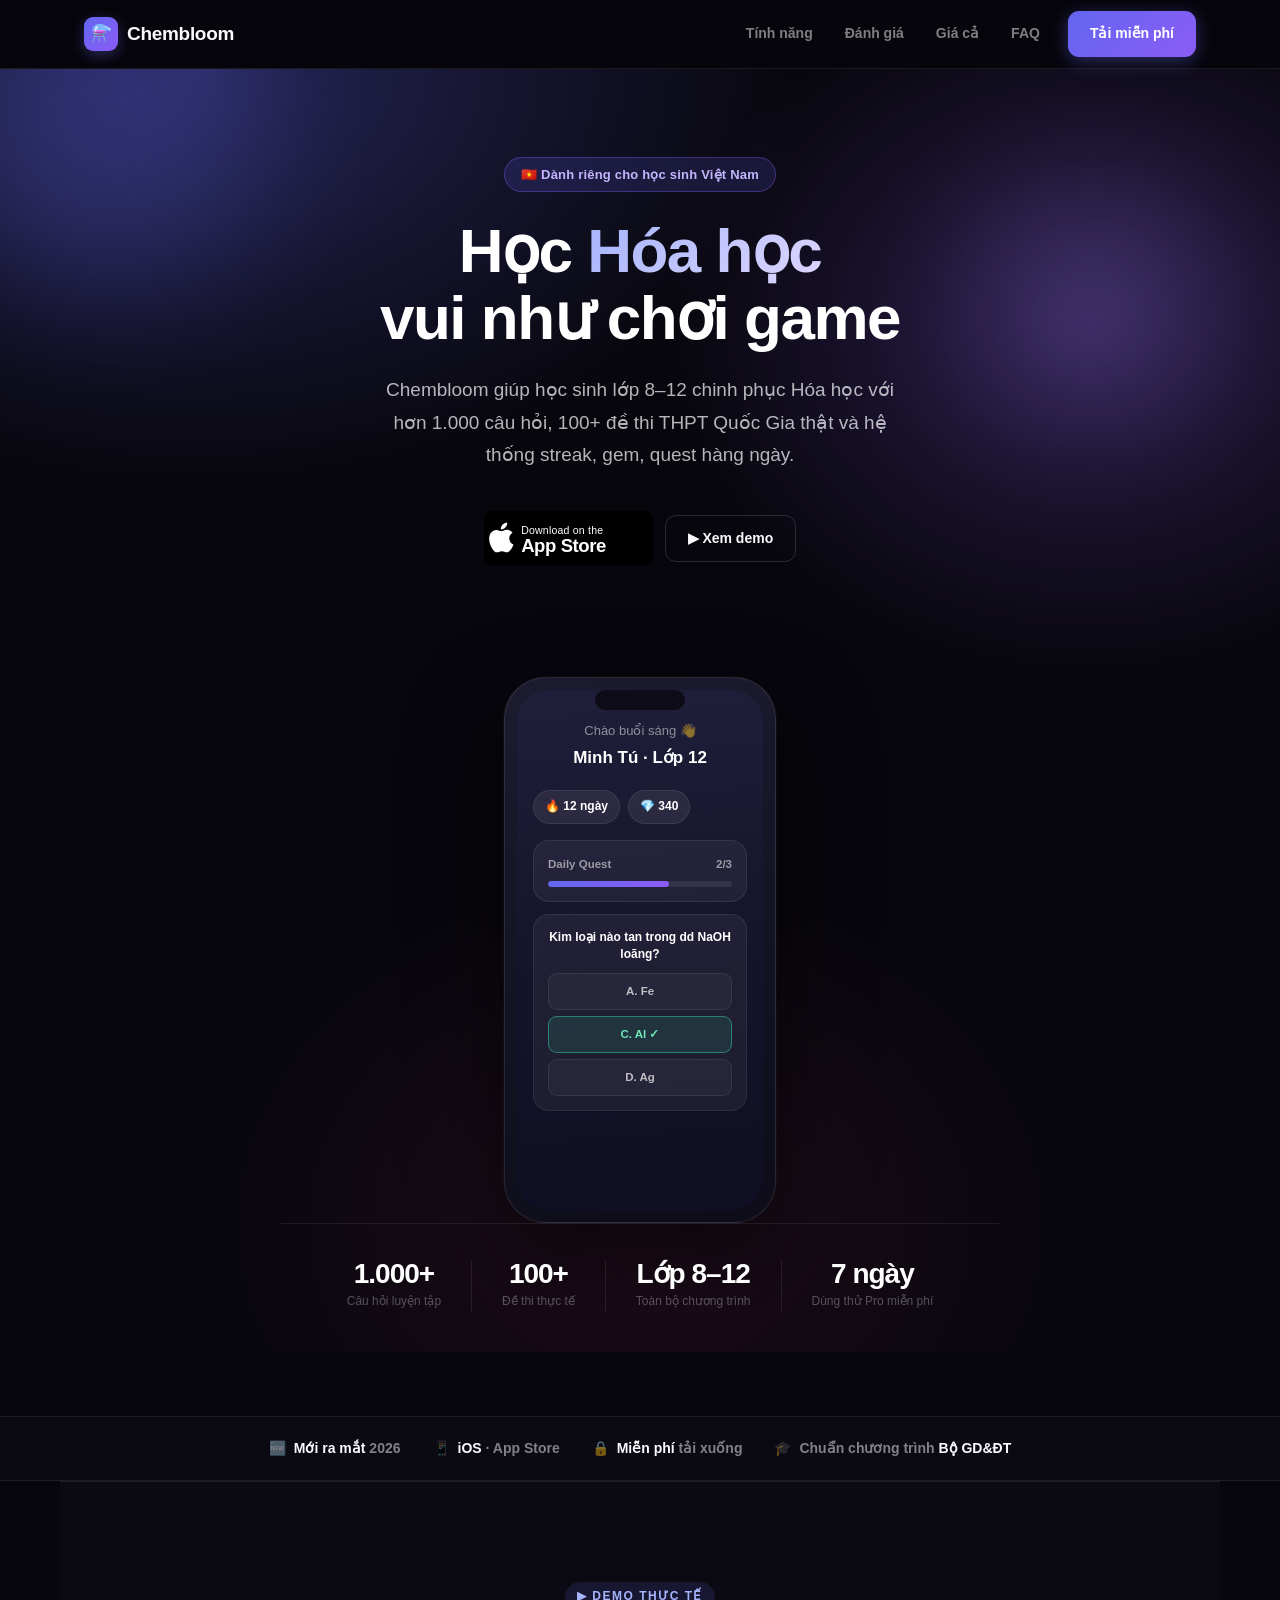
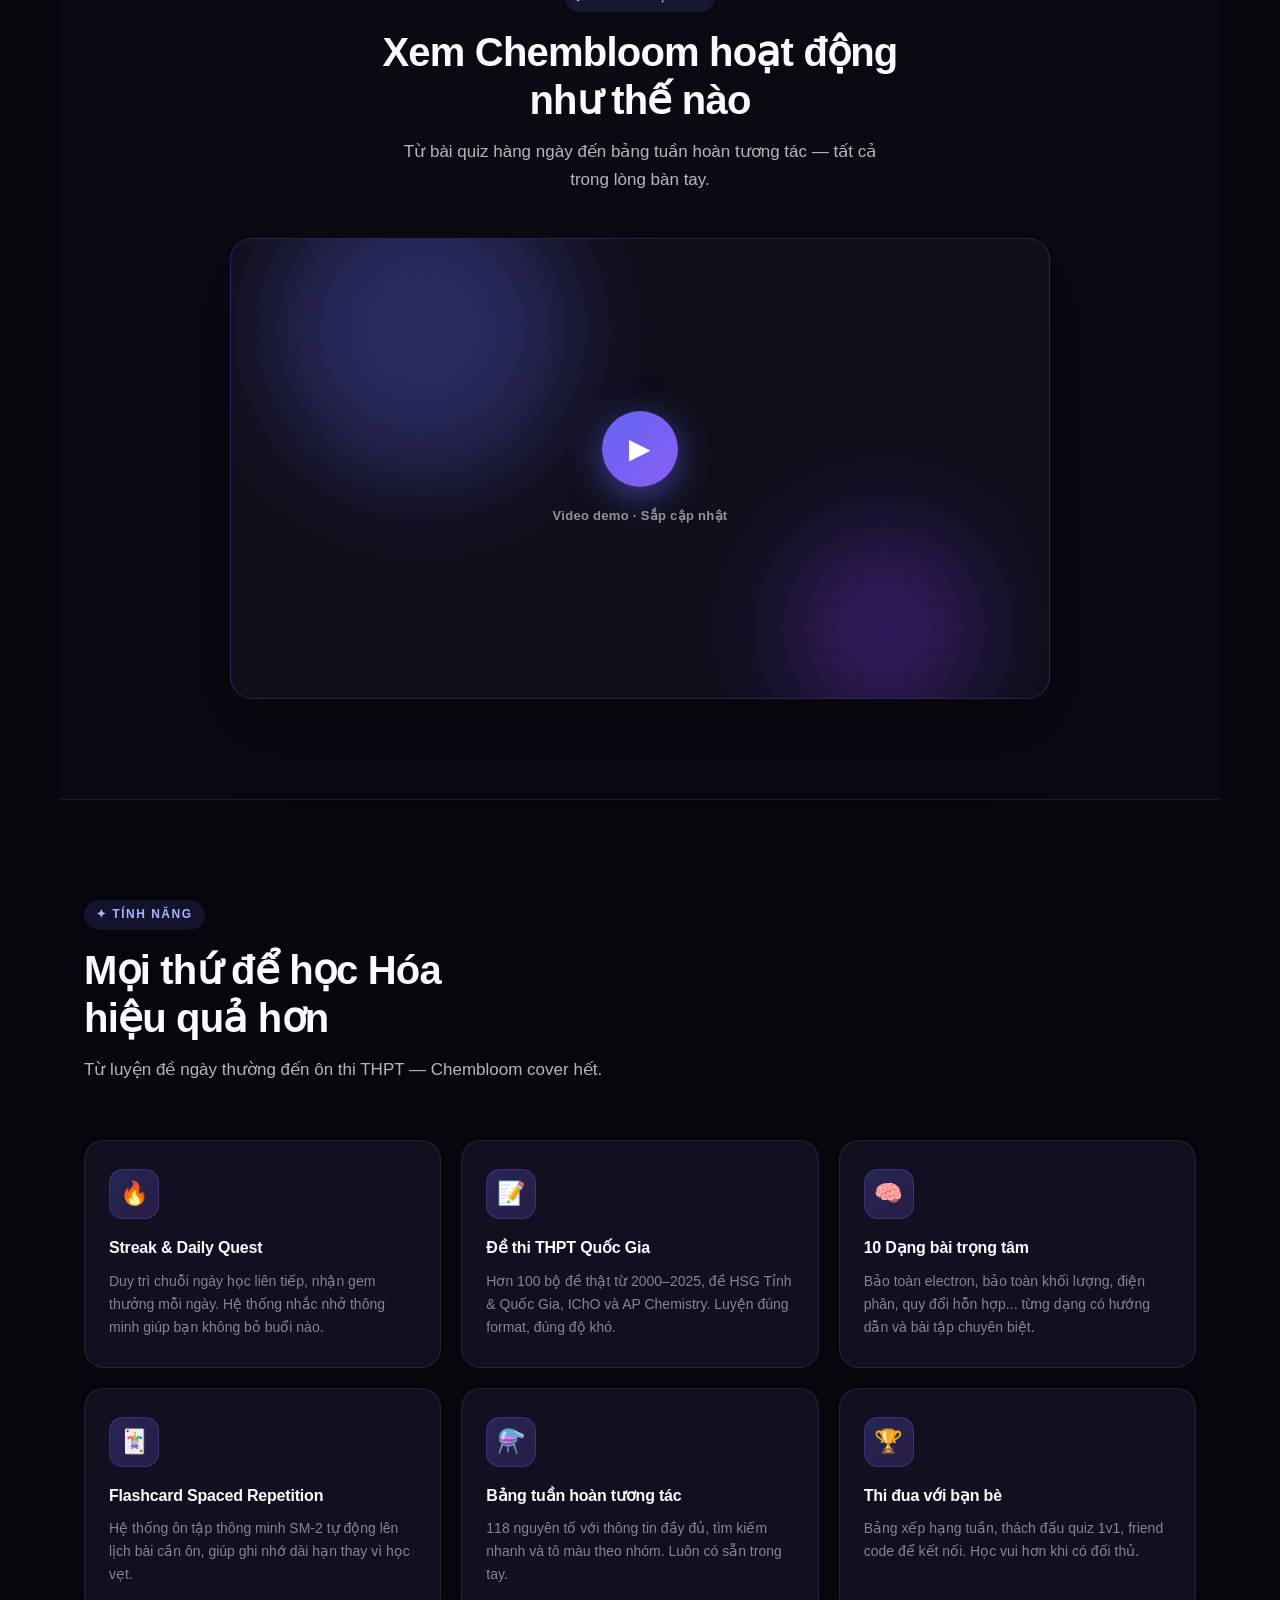
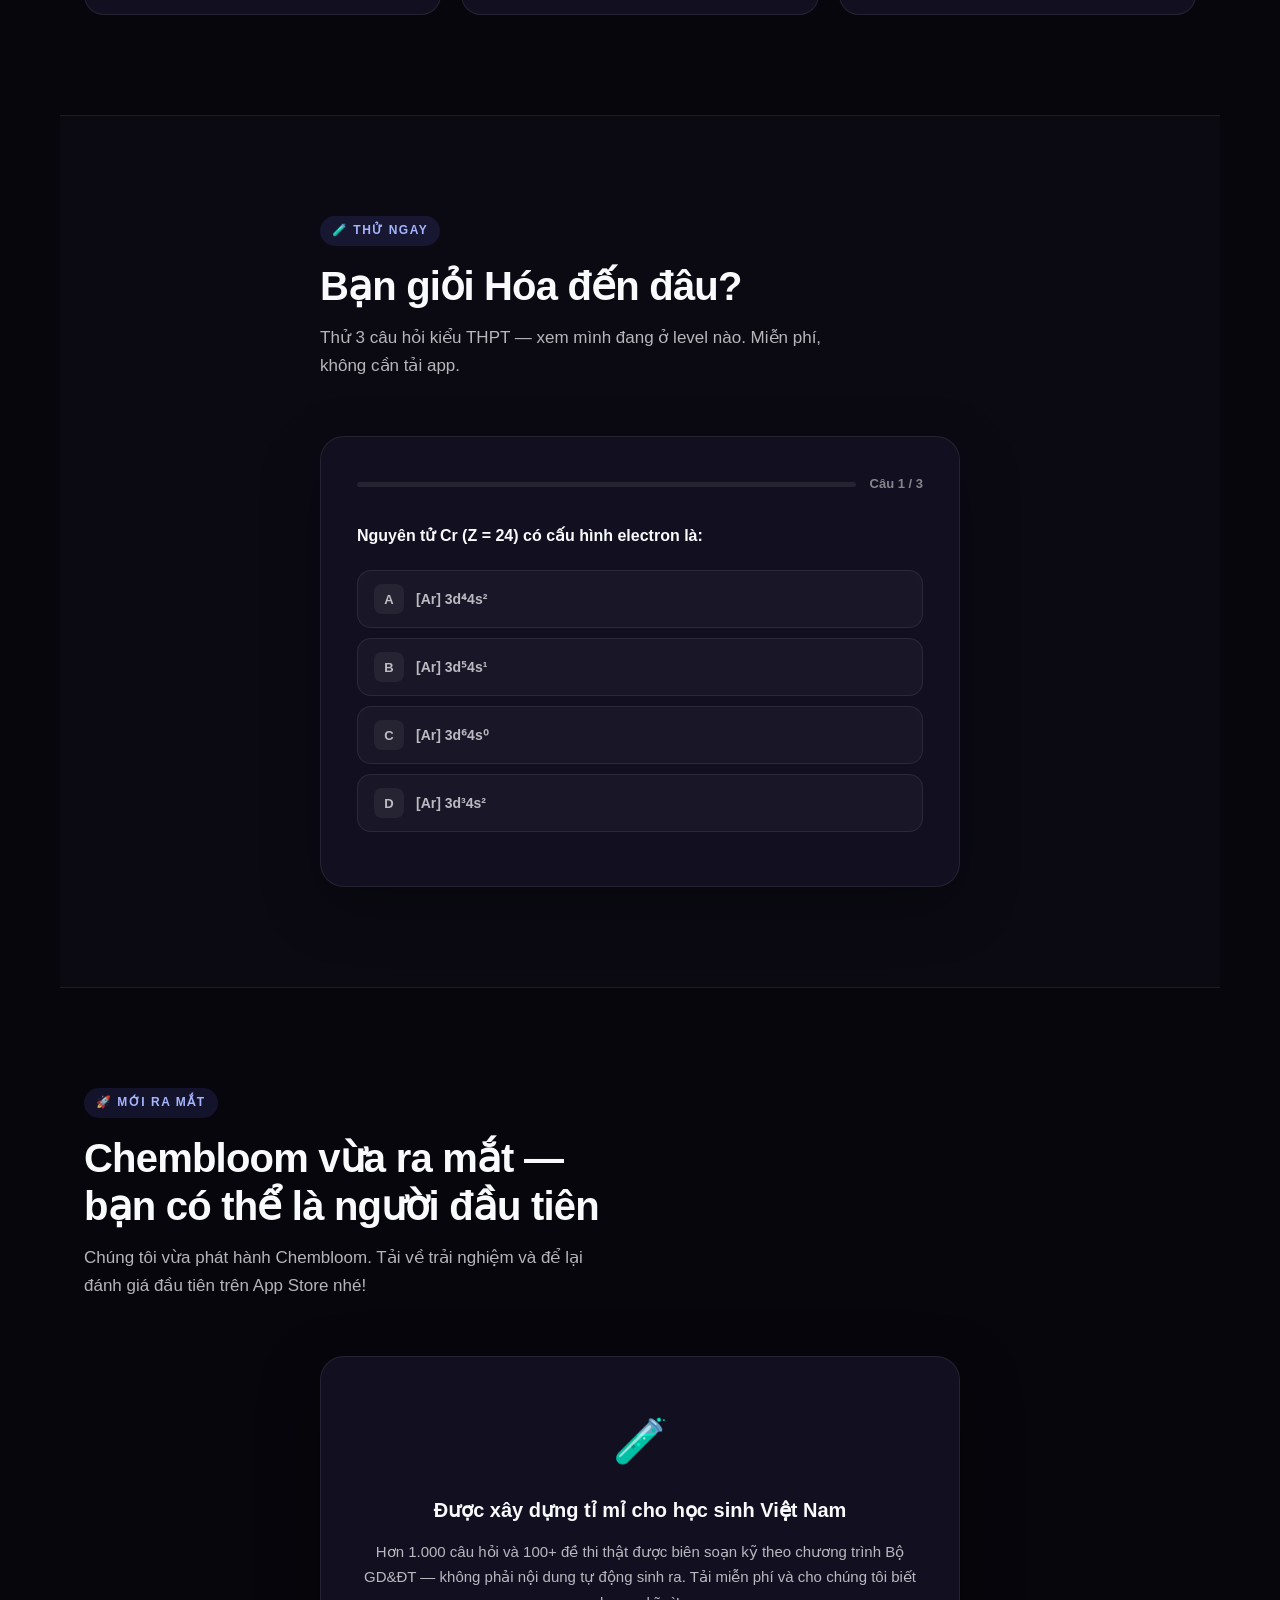
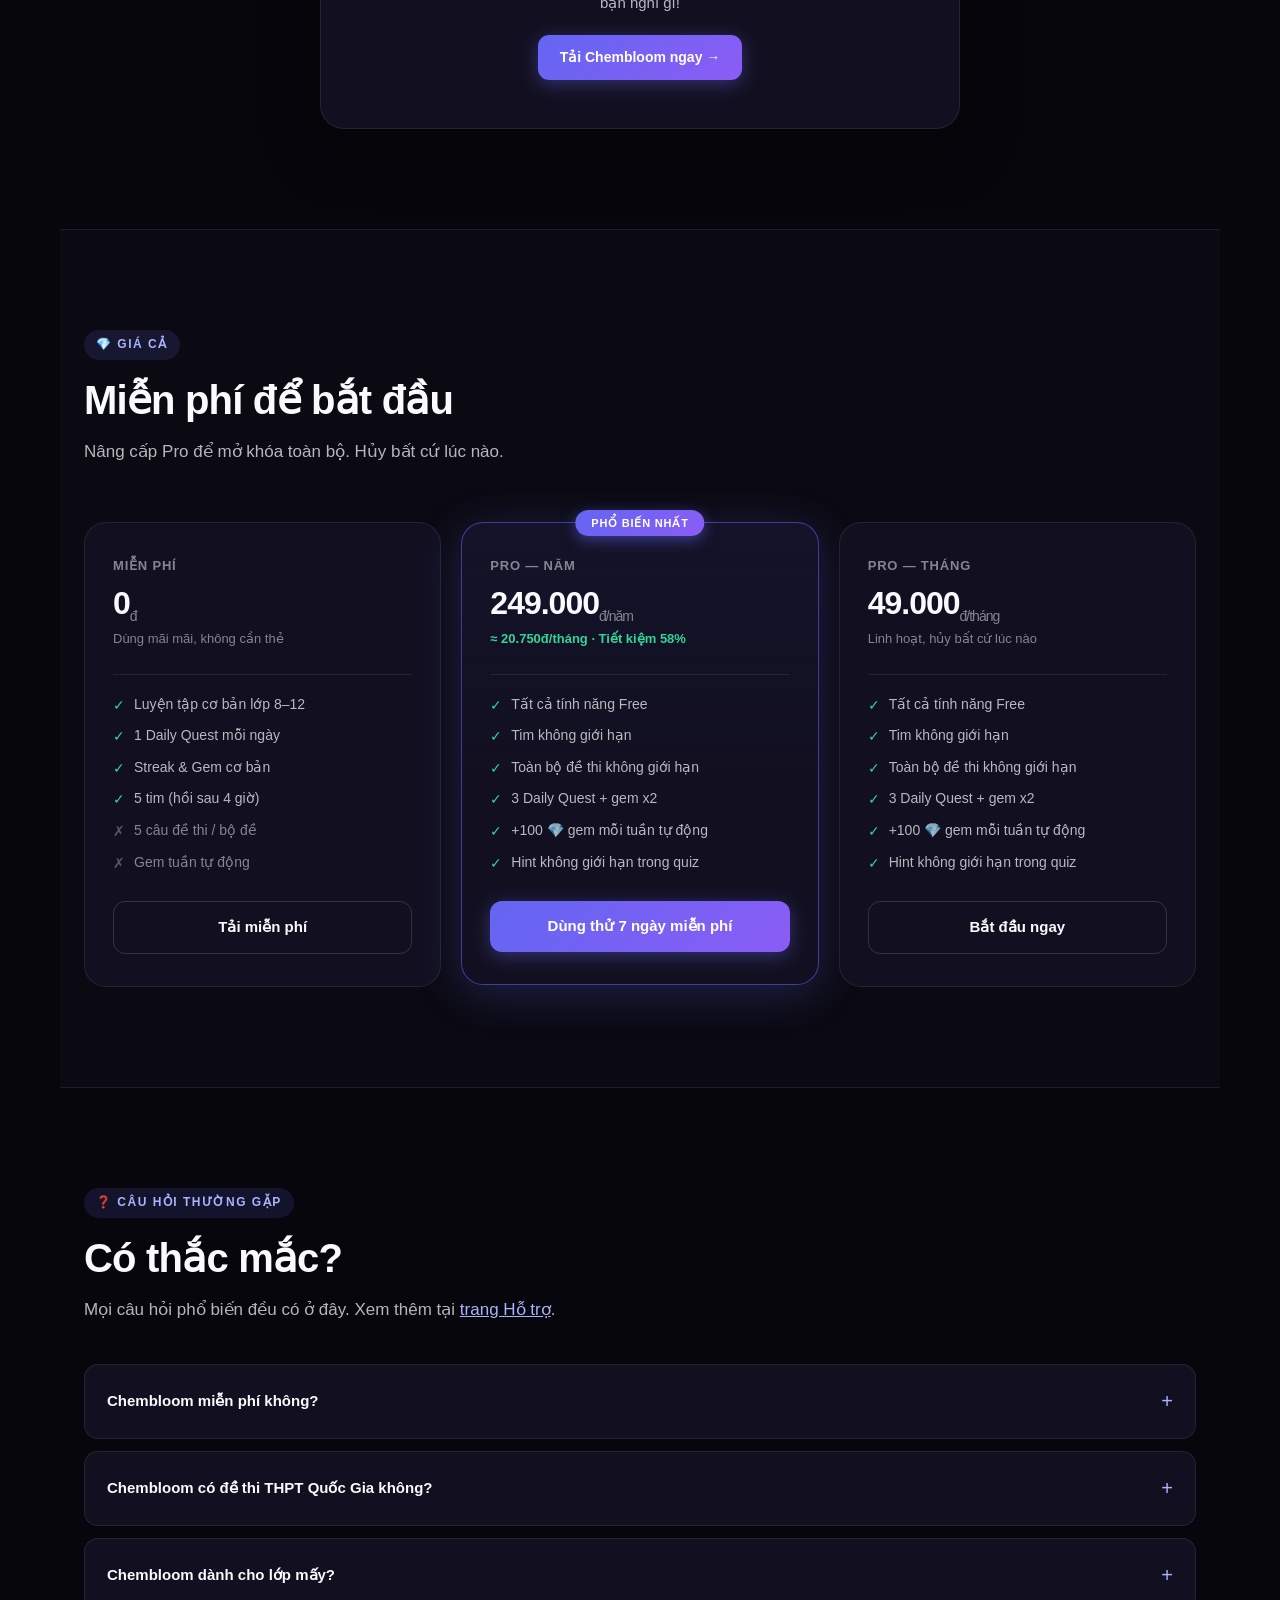
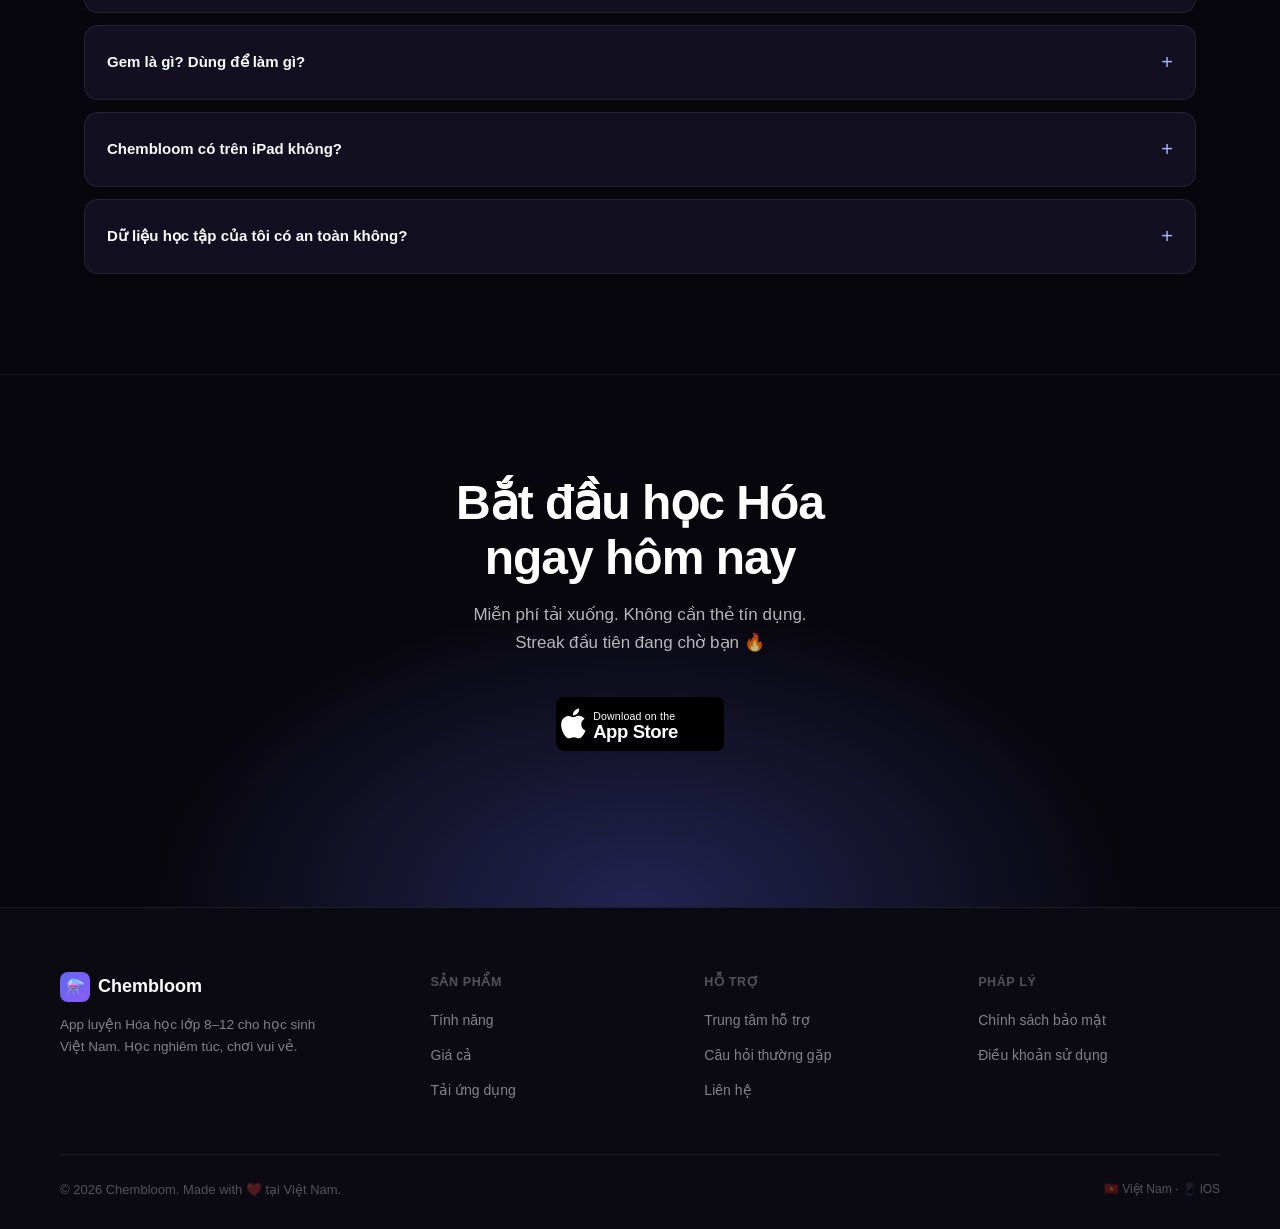
==== index.html @ 946a6110 "New website" ====
<!DOCTYPE html>
<html lang="vi" prefix="og: https://ogp.me/ns#">
<head>
  <meta charset="UTF-8">
  <meta name="viewport" content="width=device-width, initial-scale=1.0">
  <meta name="robots" content="index, follow">
  <link rel="canonical" href="https://chembloom.vumai.me/">
  <link rel="stylesheet" href="/assets/css/main.css">

  <!-- ── SEO Primary ── -->
  <title>Chembloom – App Luyện Hóa Học Lớp 8–12 | Học Như Chơi Game</title>
  <meta name="description" content="Chembloom là app luyện Hóa học dành cho học sinh lớp 8–12 Việt Nam. Hơn 1.000 câu hỏi, 100+ đề thi THPT Quốc Gia, streak hàng ngày và hệ thống game hóa giúp bạn học hiệu quả hơn. Tải miễn phí trên App Store.">
  <meta name="keywords" content="app học hóa học, luyện hóa học lớp 12, đề thi THPT hóa học, học hóa học lớp 8, ôn thi đại học hóa học, chembloom">
  <meta name="author" content="Chembloom">

  <!-- ── Open Graph ── -->
  <meta property="og:type" content="website">
  <meta property="og:locale" content="vi_VN">
  <meta property="og:site_name" content="Chembloom">
  <meta property="og:title" content="Chembloom – App Luyện Hóa Học Lớp 8–12">
  <meta property="og:description" content="Học Hóa học thú vị như game. 1.000+ câu hỏi, đề thi THPT thật, streak & gem hàng ngày. Tải miễn phí trên App Store.">
  <meta property="og:image" content="https://chembloom.vumai.me/og.png">
  <meta property="og:image:width" content="1200">
  <meta property="og:image:height" content="630">
  <meta property="og:url" content="https://chembloom.vumai.me">

  <!-- ── Twitter ── -->
  <meta name="twitter:card" content="summary_large_image">
  <meta name="twitter:title" content="Chembloom – App Luyện Hóa Học">
  <meta name="twitter:description" content="Học Hóa học thú vị như game. 1.000+ câu hỏi, 100+ đề thi THPT. Miễn phí tải xuống.">
  <meta name="twitter:image" content="https://chembloom.vumai.me/og.png">

  <!-- ── JSON-LD Structured Data ── -->
  <script type="application/ld+json">
  {
    "@context": "https://schema.org",
    "@type": "SoftwareApplication",
    "name": "Chembloom",
    "description": "App luyện Hóa học dành cho học sinh lớp 8–12 Việt Nam với hơn 1.000 câu hỏi, đề thi THPT Quốc Gia và hệ thống game hóa.",
    "url": "https://chembloom.vumai.me",
    "applicationCategory": "EducationApplication",
    "operatingSystem": "iOS",
    "inLanguage": "vi",
    "offers": [
      {
        "@type": "Offer",
        "price": "0",
        "priceCurrency": "VND",
        "description": "Gói miễn phí"
      },
      {
        "@type": "Offer",
        "price": "249000",
        "priceCurrency": "VND",
        "description": "Chembloom Pro — Năm"
      }
    ],
    "publisher": {
      "@type": "Organization",
      "name": "Chembloom",
      "url": "https://chembloom.vumai.me",
      "email": "support@vumai.me"
    }
  }
  </script>

  <!-- ── FAQ JSON-LD ── -->
  <script type="application/ld+json">
  {
    "@context": "https://schema.org",
    "@type": "FAQPage",
    "mainEntity": [
      {
        "@type": "Question",
        "name": "Chembloom miễn phí không?",
        "acceptedAnswer": {
          "@type": "Answer",
          "text": "Có. Chembloom hoàn toàn miễn phí tải xuống và sử dụng. Gói Pro tùy chọn mở khóa toàn bộ đề thi và tính năng nâng cao."
        }
      },
      {
        "@type": "Question",
        "name": "Chembloom có đề thi THPT Quốc Gia không?",
        "acceptedAnswer": {
          "@type": "Answer",
          "text": "Có. Chembloom có hơn 100 bộ đề thi THPT Quốc Gia Hóa học từ năm 2000 đến 2025, đề HSG cấp Tỉnh và Quốc Gia, và đề thi chứng chỉ quốc tế IChO, AP Chemistry."
        }
      },
      {
        "@type": "Question",
        "name": "Chembloom dành cho lớp mấy?",
        "acceptedAnswer": {
          "@type": "Answer",
          "text": "Chembloom phù hợp cho học sinh lớp 8, 9, 10, 11 và 12, bao phủ toàn bộ chương trình Hóa học phổ thông Việt Nam."
        }
      },
      {
        "@type": "Question",
        "name": "Chembloom có trên iPad không?",
        "acceptedAnswer": {
          "@type": "Answer",
          "text": "Có. Chembloom hoạt động trên iPhone và iPad, hỗ trợ iOS 15 trở lên. Dữ liệu đồng bộ trên tất cả thiết bị Apple."
        }
      }
    ]
  }
  </script>
</head>
<body>

<!-- ── NAV ── -->
<header>
  <nav class="nav" aria-label="Điều hướng chính">
    <div class="nav-inner">
      <a href="/" class="nav-logo" aria-label="Chembloom trang chủ">
        <div class="nav-logo-icon" aria-hidden="true">⚗️</div>
        Chembloom
      </a>
      <div class="nav-right">
        <a href="#features" class="nav-link">Tính năng</a>
        <a href="#reviews" class="nav-link">Đánh giá</a>
        <a href="#pricing" class="nav-link">Giá cả</a>
        <a href="#faq" class="nav-link">FAQ</a>
        <a href="#download" class="btn btn-primary nav-cta">Tải miễn phí</a>
      </div>
    </div>
  </nav>
</header>

<main>

<!-- ── HERO ── -->
<section class="hero" aria-label="Giới thiệu Chembloom" id="download">
  <div class="hero-orb hero-orb-1" aria-hidden="true"></div>
  <div class="hero-orb hero-orb-2" aria-hidden="true"></div>

  <div class="hero-content">
    <div class="hero-badge" role="text">🇻🇳 Dành riêng cho học sinh Việt Nam</div>

    <h1>Học <span class="accent">Hóa học</span><br>vui như chơi game</h1>

    <p class="hero-sub">
      Chembloom giúp học sinh lớp 8–12 chinh phục Hóa học với hơn 1.000 câu hỏi,
      100+ đề thi THPT Quốc Gia thật và hệ thống streak, gem, quest hàng ngày.
    </p>

    <div class="hero-cta">
      <a href="#" class="apple-badge-link" aria-label="Download Chembloom on the App Store">
        <svg class="apple-badge-img" xmlns="http://www.w3.org/2000/svg" viewBox="0 0 200 64" role="img" aria-label="Download on the App Store">
          <rect width="200" height="64" rx="10" fill="#000"/>
          <path fill="#fff" d="M30 32.5c-.1-4.4 3.6-6.5 3.8-6.7-2.1-3-5.3-3.4-6.4-3.5-2.7-.3-5.3 1.6-6.7 1.6-1.4 0-3.5-1.5-5.8-1.5-3 0-5.8 1.7-7.3 4.4-3.1 5.4-.8 13.4 2.2 17.8 1.5 2.1 3.3 4.5 5.6 4.4 2.3-.1 3.1-1.4 5.8-1.4 2.7 0 3.5 1.4 5.8 1.4 2.4 0 4-2.2 5.5-4.3 1.7-2.4 2.4-4.8 2.5-4.9-.2-.1-5-2-5-7.3z"/>
          <path fill="#fff" d="M25.5 19.4c1.3-1.5 2.2-3.7 1.9-5.8-1.9.1-4.2 1.2-5.5 2.7-1.2 1.4-2.2 3.6-1.9 5.7 2.1.1 4.2-1 5.5-2.6z"/>
          <text x="44" y="27" fill="#fff" font-family="-apple-system,BlinkMacSystemFont,'Helvetica Neue',Arial,sans-serif" font-size="12.5" letter-spacing="0.25">Download on the</text>
          <text x="44" y="48" fill="#fff" font-family="-apple-system,BlinkMacSystemFont,'Helvetica Neue',Arial,sans-serif" font-size="22" font-weight="600" letter-spacing="-0.5">App Store</text>
        </svg>
      </a>
      <a href="#video" class="btn btn-outline">▶ Xem demo</a>
    </div>
  </div>

  <!-- Phone mockup — mô phỏng UI thật của app, không cần ảnh chụp -->
  <div class="hero-visual" aria-hidden="true">
    <div class="phone">
      <div class="phone-notch"></div>
      <div class="phone-screen">
        <div class="phone-greeting">Chào buổi sáng 👋</div>
        <div class="phone-name">Minh Tú · Lớp 12</div>

        <div class="phone-chip-row">
          <div class="phone-chip">🔥 12 ngày</div>
          <div class="phone-chip">💎 340</div>
        </div>

        <div class="phone-progress-card">
          <div class="phone-progress-label"><span>Daily Quest</span><span>2/3</span></div>
          <div class="phone-progress-bar"><div class="phone-progress-fill" style="width:66%"></div></div>
        </div>

        <div class="phone-quiz-card">
          <div class="phone-quiz-q">Kim loại nào tan trong dd NaOH loãng?</div>
          <div class="phone-quiz-opt">A. Fe</div>
          <div class="phone-quiz-opt correct">C. Al ✓</div>
          <div class="phone-quiz-opt">D. Ag</div>
        </div>
      </div>
    </div>
  </div>

  <div class="hero-stats" role="list" aria-label="Thống kê Chembloom">
    <div class="hero-stat" role="listitem"><div class="hero-stat-num">1.000+</div><div class="hero-stat-label">Câu hỏi luyện tập</div></div>
    <div class="hero-stat" role="listitem"><div class="hero-stat-num">100+</div><div class="hero-stat-label">Đề thi thực tế</div></div>
    <div class="hero-stat" role="listitem"><div class="hero-stat-num">Lớp 8–12</div><div class="hero-stat-label">Toàn bộ chương trình</div></div>
    <div class="hero-stat" role="listitem"><div class="hero-stat-num">7 ngày</div><div class="hero-stat-label">Dùng thử Pro miễn phí</div></div>
  </div>
</section>

<!-- ── SOCIAL PROOF BAR ── -->
<div class="social-bar" role="complementary" aria-label="Đánh giá tổng quan">
  <div class="social-bar-inner">
    <div class="social-bar-item">🆕 <span><strong>Mới ra mắt</strong> 2026</span></div>
    <div class="social-bar-item">📱 <span><strong>iOS</strong> · App Store</span></div>
    <div class="social-bar-item">🔒 <span><strong>Miễn phí</strong> tải xuống</span></div>
    <div class="social-bar-item">🎓 <span>Chuẩn chương trình <strong>Bộ GD&ĐT</strong></span></div>
  </div>
</div>

<!-- ── VIDEO DEMO ── -->
<section class="section section-alt" id="video" aria-labelledby="video-title">
  <div class="video-inner">
    <div class="section-tag" aria-hidden="true">▶ Demo thực tế</div>
    <h2 class="section-title" id="video-title">Xem Chembloom hoạt động<br>như thế nào</h2>
    <p class="section-sub" style="max-width:500px;margin:0 auto;">Từ bài quiz hàng ngày đến bảng tuần hoàn tương tác — tất cả trong lòng bàn tay.</p>

    <div class="video-wrapper" id="demo-video-container">
      <!-- Thay bằng video thật khi sẵn sàng:
           <video src="demo.mp4" controls poster="thumb.jpg"
                  style="position:absolute;inset:0;width:100%;height:100%;object-fit:cover;"></video> -->
      <div class="video-orbs" aria-hidden="true">
        <div class="v-orb v-orb-1"></div>
        <div class="v-orb v-orb-2"></div>
      </div>
      <div class="video-placeholder">
        <div class="video-play-btn" aria-label="Video demo Chembloom">▶</div>
        <div class="video-label">Video demo · Sắp cập nhật</div>
      </div>
    </div>
  </div>
</section>

<!-- ── FEATURES ── -->
<section class="section" id="features" aria-labelledby="features-title">
  <div class="section-tag" aria-hidden="true">✦ Tính năng</div>
  <h2 class="section-title" id="features-title">Mọi thứ để học Hóa<br>hiệu quả hơn</h2>
  <p class="section-sub">Từ luyện đề ngày thường đến ôn thi THPT — Chembloom cover hết.</p>

  <div class="features-grid" role="list">
    <article class="feat-card" role="listitem">
      <div class="feat-icon" aria-hidden="true">🔥</div>
      <h3>Streak & Daily Quest</h3>
      <p>Duy trì chuỗi ngày học liên tiếp, nhận gem thưởng mỗi ngày. Hệ thống nhắc nhở thông minh giúp bạn không bỏ buổi nào.</p>
    </article>
    <article class="feat-card" role="listitem">
      <div class="feat-icon" aria-hidden="true">📝</div>
      <h3>Đề thi THPT Quốc Gia</h3>
      <p>Hơn 100 bộ đề thật từ 2000–2025, đề HSG Tỉnh & Quốc Gia, IChO và AP Chemistry. Luyện đúng format, đúng độ khó.</p>
    </article>
    <article class="feat-card" role="listitem">
      <div class="feat-icon" aria-hidden="true">🧠</div>
      <h3>10 Dạng bài trọng tâm</h3>
      <p>Bảo toàn electron, bảo toàn khối lượng, điện phân, quy đổi hỗn hợp... từng dạng có hướng dẫn và bài tập chuyên biệt.</p>
    </article>
    <article class="feat-card" role="listitem">
      <div class="feat-icon" aria-hidden="true">🃏</div>
      <h3>Flashcard Spaced Repetition</h3>
      <p>Hệ thống ôn tập thông minh SM-2 tự động lên lịch bài cần ôn, giúp ghi nhớ dài hạn thay vì học vẹt.</p>
    </article>
    <article class="feat-card" role="listitem">
      <div class="feat-icon" aria-hidden="true">⚗️</div>
      <h3>Bảng tuần hoàn tương tác</h3>
      <p>118 nguyên tố với thông tin đầy đủ, tìm kiếm nhanh và tô màu theo nhóm. Luôn có sẵn trong tay.</p>
    </article>
    <article class="feat-card" role="listitem">
      <div class="feat-icon" aria-hidden="true">🏆</div>
      <h3>Thi đua với bạn bè</h3>
      <p>Bảng xếp hạng tuần, thách đấu quiz 1v1, friend code để kết nối. Học vui hơn khi có đối thủ.</p>
    </article>
  </div>
</section>

<!-- ── INTERACTIVE QUIZ ── -->
<section class="section section-alt" aria-labelledby="quiz-title">
  <div class="quiz-inner">
    <div class="section-tag" aria-hidden="true">🧪 Thử ngay</div>
    <h2 class="section-title" id="quiz-title">Bạn giỏi Hóa đến đâu?</h2>
    <p class="section-sub">Thử 3 câu hỏi kiểu THPT — xem mình đang ở level nào. Miễn phí, không cần tải app.</p>

    <div class="quiz-card" id="quiz-card">
      <div class="quiz-progress">
        <div class="quiz-progress-bar"><div class="quiz-progress-fill" id="quiz-pgfill" style="width:0%"></div></div>
        <div class="quiz-progress-label" id="quiz-pglabel">Câu 1 / 3</div>
      </div>

      <div id="quiz-qarea">
        <p class="quiz-question" id="quiz-q"></p>
        <div class="quiz-options" id="quiz-opts"></div>
        <div class="quiz-explanation" id="quiz-exp"></div>
        <button class="quiz-next-btn" id="quiz-next">Câu tiếp theo →</button>
      </div>

      <div class="quiz-result" id="quiz-result">
        <div class="quiz-result-emoji" id="qr-emoji"></div>
        <h3 id="qr-title"></h3>
        <p id="qr-desc"></p>
        <div class="quiz-result-ctas">
          <button class="quiz-retry-btn" id="quiz-retry">Làm lại</button>
          <a href="#download" class="btn btn-primary" style="padding:13px 26px;font-size:15px;">Tải Chembloom miễn phí →</a>
        </div>
      </div>
    </div>
  </div>
</section>

<!-- ── LAUNCH ANNOUNCEMENT (thay reviews giả) ── -->
<!-- Chembloom vừa ra mắt, chưa có review thật — cố tình KHÔNG dùng số liệu/tên
     người dùng giả ở đây (kể cả JSON-LD) để tránh rủi ro quảng cáo sai sự thật. -->
<section class="section" id="reviews" aria-labelledby="reviews-title">
  <div class="section-tag" aria-hidden="true">🚀 Mới ra mắt</div>
  <h2 class="section-title" id="reviews-title">Chembloom vừa ra mắt —<br>bạn có thể là người đầu tiên</h2>
  <p class="section-sub">Chúng tôi vừa phát hành Chembloom. Tải về trải nghiệm và để lại đánh giá đầu tiên trên App Store nhé!</p>

  <div class="launch-card" role="note">
    <div class="launch-card-emoji" aria-hidden="true">🧪</div>
    <h3>Được xây dựng tỉ mỉ cho học sinh Việt Nam</h3>
    <p>Hơn 1.000 câu hỏi và 100+ đề thi thật được biên soạn kỹ theo chương trình Bộ GD&ĐT — không phải nội dung tự động sinh ra. Tải miễn phí và cho chúng tôi biết bạn nghĩ gì!</p>
    <a href="#download" class="btn btn-primary">Tải Chembloom ngay →</a>
  </div>
</section>

<!-- ── PRICING ── -->
<section class="section section-alt" id="pricing" aria-labelledby="pricing-title">
  <div class="section-tag" aria-hidden="true">💎 Giá cả</div>
  <h2 class="section-title" id="pricing-title">Miễn phí để bắt đầu</h2>
  <p class="section-sub">Nâng cấp Pro để mở khóa toàn bộ. Hủy bất cứ lúc nào.</p>

  <div class="pricing-grid" role="list">
    <div class="plan" role="listitem" aria-label="Gói Miễn phí">
      <div class="plan-tier">Miễn phí</div>
      <div class="plan-price">0<sub>đ</sub></div>
      <div class="plan-note">Dùng mãi mãi, không cần thẻ</div>
      <hr class="plan-divider">
      <ul class="plan-features" aria-label="Tính năng gói miễn phí">
        <li><span class="plan-check" aria-hidden="true">✓</span> Luyện tập cơ bản lớp 8–12</li>
        <li><span class="plan-check" aria-hidden="true">✓</span> 1 Daily Quest mỗi ngày</li>
        <li><span class="plan-check" aria-hidden="true">✓</span> Streak & Gem cơ bản</li>
        <li><span class="plan-check" aria-hidden="true">✓</span> 5 tim (hồi sau 4 giờ)</li>
        <li><span class="plan-x" aria-hidden="true">✗</span> <span style="color:var(--muted)">5 câu đề thi / bộ đề</span></li>
        <li><span class="plan-x" aria-hidden="true">✗</span> <span style="color:var(--muted)">Gem tuần tự động</span></li>
      </ul>
      <a href="#download" class="plan-cta plan-cta-outline">Tải miễn phí</a>
    </div>

    <div class="plan featured" role="listitem" aria-label="Gói Pro Năm - phổ biến nhất">
      <div class="plan-badge" aria-label="Phổ biến nhất">PHỔ BIẾN NHẤT</div>
      <div class="plan-tier">Pro — Năm</div>
      <div class="plan-price">249.000<sub>đ/năm</sub></div>
      <div class="plan-note" style="color:var(--green);font-weight:700;">≈ 20.750đ/tháng · Tiết kiệm 58%</div>
      <hr class="plan-divider">
      <ul class="plan-features" aria-label="Tính năng gói Pro Năm">
        <li><span class="plan-check" aria-hidden="true">✓</span> Tất cả tính năng Free</li>
        <li><span class="plan-check" aria-hidden="true">✓</span> Tim không giới hạn</li>
        <li><span class="plan-check" aria-hidden="true">✓</span> Toàn bộ đề thi không giới hạn</li>
        <li><span class="plan-check" aria-hidden="true">✓</span> 3 Daily Quest + gem x2</li>
        <li><span class="plan-check" aria-hidden="true">✓</span> +100 💎 gem mỗi tuần tự động</li>
        <li><span class="plan-check" aria-hidden="true">✓</span> Hint không giới hạn trong quiz</li>
      </ul>
      <a href="#download" class="plan-cta plan-cta-primary">Dùng thử 7 ngày miễn phí</a>
    </div>

    <div class="plan" role="listitem" aria-label="Gói Pro Tháng">
      <div class="plan-tier">Pro — Tháng</div>
      <div class="plan-price">49.000<sub>đ/tháng</sub></div>
      <div class="plan-note">Linh hoạt, hủy bất cứ lúc nào</div>
      <hr class="plan-divider">
      <ul class="plan-features" aria-label="Tính năng gói Pro Tháng">
        <li><span class="plan-check" aria-hidden="true">✓</span> Tất cả tính năng Free</li>
        <li><span class="plan-check" aria-hidden="true">✓</span> Tim không giới hạn</li>
        <li><span class="plan-check" aria-hidden="true">✓</span> Toàn bộ đề thi không giới hạn</li>
        <li><span class="plan-check" aria-hidden="true">✓</span> 3 Daily Quest + gem x2</li>
        <li><span class="plan-check" aria-hidden="true">✓</span> +100 💎 gem mỗi tuần tự động</li>
        <li><span class="plan-check" aria-hidden="true">✓</span> Hint không giới hạn trong quiz</li>
      </ul>
      <a href="#download" class="plan-cta plan-cta-outline">Bắt đầu ngay</a>
    </div>
  </div>
</section>

<!-- ── FAQ ── -->
<section class="section" id="faq" aria-labelledby="faq-title">
  <div class="section-tag" aria-hidden="true">❓ Câu hỏi thường gặp</div>
  <h2 class="section-title" id="faq-title">Có thắc mắc?</h2>
  <p class="section-sub" style="margin-bottom:40px;">Mọi câu hỏi phổ biến đều có ở đây. Xem thêm tại <a href="/support.html" style="color:#a5b4fc;">trang Hỗ trợ</a>.</p>

  <div class="faq-list" role="list">
    <details>
      <summary>Chembloom miễn phí không?</summary>
      <div class="faq-answer">Hoàn toàn miễn phí tải xuống và sử dụng. Gói Pro tùy chọn (từ 49.000đ/tháng) mở khóa toàn bộ đề thi, tim không giới hạn và gem tuần tự động. Thử 7 ngày miễn phí trước khi quyết định.</div>
    </details>
    <details>
      <summary>Chembloom có đề thi THPT Quốc Gia không?</summary>
      <div class="faq-answer">Có. Chembloom có hơn 100 bộ đề thi THPT Quốc Gia Hóa học từ năm 2000 đến 2025, đề HSG cấp Tỉnh và Quốc Gia, đề Học kỳ lớp 10, 11, 12, và đề thi quốc tế IChO, AP Chemistry, SAT Chemistry.</div>
    </details>
    <details>
      <summary>Chembloom dành cho lớp mấy?</summary>
      <div class="faq-answer">Chembloom bao phủ toàn bộ chương trình Hóa học phổ thông Việt Nam từ lớp 8 đến lớp 12, bao gồm cả nội dung theo chương trình mới 2025 của Bộ GD&ĐT.</div>
    </details>
    <details>
      <summary>Gem là gì? Dùng để làm gì?</summary>
      <div class="faq-answer">Gem (💎) là tiền tệ trong game bạn kiếm được khi hoàn thành Quest, duy trì Streak và đạt thành tích. Gem dùng để mua Tim (hồi mạng), Freeze Streak (giữ chuỗi khi bận), Hint trong quiz và mở khóa đề thi cao cấp.</div>
    </details>
    <details>
      <summary>Chembloom có trên iPad không?</summary>
      <div class="faq-answer">Có. Chembloom hoạt động trên iPhone và iPad, hỗ trợ iOS 15 trở lên. Giao diện tự động điều chỉnh theo kích thước màn hình, dữ liệu học tập đồng bộ trên tất cả thiết bị Apple của bạn.</div>
    </details>
    <details>
      <summary>Dữ liệu học tập của tôi có an toàn không?</summary>
      <div class="faq-answer">Hoàn toàn. Dữ liệu được mã hóa HTTPS/TLS và lưu trên máy chủ Supabase tại Singapore. Chúng tôi không bán thông tin cá nhân cho bên thứ ba. Xem chi tiết tại <a href="/privacy-policy.html">Chính sách Bảo mật</a>.</div>
    </details>
  </div>
</section>

<!-- ── CTA BOTTOM ── -->
<section class="cta-section" aria-labelledby="cta-title">
  <div class="cta-content">
    <h2 id="cta-title">Bắt đầu học Hóa<br>ngay hôm nay</h2>
    <p>Miễn phí tải xuống. Không cần thẻ tín dụng.<br>Streak đầu tiên đang chờ bạn 🔥</p>
    <div class="hero-cta">
      <a href="#" class="apple-badge-link" aria-label="Download Chembloom on the App Store">
        <svg class="apple-badge-img" xmlns="http://www.w3.org/2000/svg" viewBox="0 0 200 64" role="img" aria-label="Download on the App Store">
          <rect width="200" height="64" rx="10" fill="#000"/>
          <path fill="#fff" d="M30 32.5c-.1-4.4 3.6-6.5 3.8-6.7-2.1-3-5.3-3.4-6.4-3.5-2.7-.3-5.3 1.6-6.7 1.6-1.4 0-3.5-1.5-5.8-1.5-3 0-5.8 1.7-7.3 4.4-3.1 5.4-.8 13.4 2.2 17.8 1.5 2.1 3.3 4.5 5.6 4.4 2.3-.1 3.1-1.4 5.8-1.4 2.7 0 3.5 1.4 5.8 1.4 2.4 0 4-2.2 5.5-4.3 1.7-2.4 2.4-4.8 2.5-4.9-.2-.1-5-2-5-7.3z"/>
          <path fill="#fff" d="M25.5 19.4c1.3-1.5 2.2-3.7 1.9-5.8-1.9.1-4.2 1.2-5.5 2.7-1.2 1.4-2.2 3.6-1.9 5.7 2.1.1 4.2-1 5.5-2.6z"/>
          <text x="44" y="27" fill="#fff" font-family="-apple-system,BlinkMacSystemFont,'Helvetica Neue',Arial,sans-serif" font-size="12.5" letter-spacing="0.25">Download on the</text>
          <text x="44" y="48" fill="#fff" font-family="-apple-system,BlinkMacSystemFont,'Helvetica Neue',Arial,sans-serif" font-size="22" font-weight="600" letter-spacing="-0.5">App Store</text>
        </svg>
      </a>
    </div>
  </div>
</section>
</main>

<!-- ── FOOTER ── -->
<footer>
  <div class="footer-grid">
    <div>
      <a href="/" class="footer-brand-logo" aria-label="Chembloom trang chủ">
        <div class="footer-brand-icon" aria-hidden="true">⚗️</div>
        Chembloom
      </a>
      <p class="footer-tagline">App luyện Hóa học lớp 8–12 cho học sinh Việt Nam. Học nghiêm túc, chơi vui vẻ.</p>
    </div>
    <div class="footer-col">
      <div class="footer-col-title">Sản phẩm</div>
      <a href="/#features">Tính năng</a>
      <a href="/#pricing">Giá cả</a>
      <a href="/#download">Tải ứng dụng</a>
    </div>
    <div class="footer-col">
      <div class="footer-col-title">Hỗ trợ</div>
      <a href="/support.html">Trung tâm hỗ trợ</a>
      <a href="/#faq">Câu hỏi thường gặp</a>
      <a href="mailto:support@vumai.me">Liên hệ</a>
    </div>
    <div class="footer-col">
      <div class="footer-col-title">Pháp lý</div>
      <a href="/privacy-policy.html">Chính sách bảo mật</a>
      <a href="https://www.apple.com/legal/internet-services/itunes/dev/stdeula/" target="_blank" rel="noopener">Điều khoản sử dụng</a>
    </div>
  </div>
  <div class="footer-bottom">
    <p class="footer-copy">© 2026 Chembloom. Made with ❤️ tại Việt Nam.</p>
    <div class="footer-badges">🇻🇳 Việt Nam · 📱 iOS</div>
  </div>
</footer>

<script>
// ── Interactive Quiz ──────────────────────────────────────────────────────
(function () {
  var questions = [
    {
      q: 'Nguyên tử Cr (Z = 24) có cấu hình electron là:',
      opts: ['[Ar] 3d⁴4s²', '[Ar] 3d⁵4s¹', '[Ar] 3d⁶4s⁰', '[Ar] 3d³4s²'],
      ans: 1,
      exp: '💡 Cr có cấu hình bán bão hòa đặc biệt [Ar] 3d⁵4s¹ thay vì 3d⁴4s² thông thường — trạng thái bán bão hòa d⁵ bền vững hơn về mặt năng lượng. Đây là câu hỏi kinh điển hay ra thi!'
    },
    {
      q: 'Kim loại nào sau đây tan được trong dung dịch NaOH loãng?',
      opts: ['Fe', 'Cu', 'Al', 'Ag'],
      ans: 2,
      exp: '💡 Al là kim loại lưỡng tính, tan được trong cả axit lẫn bazơ: 2Al + 2NaOH + 2H₂O → 2NaAlO₂ + 3H₂↑. Fe, Cu, Ag không phản ứng với NaOH.'
    },
    {
      q: 'Cho NaOH dư vào dung dịch AlCl₃, hiện tượng quan sát được là:',
      opts: [
        'Xuất hiện kết tủa trắng, sau đó kết tủa không tan thêm',
        'Xuất hiện kết tủa trắng, sau đó kết tủa tan hết — dung dịch trong suốt',
        'Không có hiện tượng gì',
        'Xuất hiện kết tủa nâu đỏ'
      ],
      ans: 1,
      exp: '💡 Khi cho NaOH vào AlCl₃: đầu tiên tạo kết tủa Al(OH)₃ trắng. Vì NaOH dư, kết tủa tan tiếp: Al(OH)₃ + NaOH → NaAlO₂ + 2H₂O → dung dịch trong suốt.'
    }
  ];

  var cur = 0, score = 0, answered = false;

  var qEl   = document.getElementById('quiz-q');
  var optsEl = document.getElementById('quiz-opts');
  var expEl  = document.getElementById('quiz-exp');
  var nextBtn = document.getElementById('quiz-next');
  var resultEl = document.getElementById('quiz-result');
  var qareaEl  = document.getElementById('quiz-qarea');
  var pgFill   = document.getElementById('quiz-pgfill');
  var pgLabel  = document.getElementById('quiz-pglabel');
  var retryBtn = document.getElementById('quiz-retry');

  if (!qEl) return;

  function render() {
    answered = false;
    var q = questions[cur];
    qEl.textContent = q.q;
    pgLabel.textContent = 'Câu ' + (cur + 1) + ' / ' + questions.length;
    pgFill.style.width = ((cur / questions.length) * 100) + '%';

    optsEl.innerHTML = '';
    q.opts.forEach(function (opt, i) {
      var btn = document.createElement('button');
      btn.className = 'quiz-option';
      btn.innerHTML = '<span class="quiz-opt-letter">' + String.fromCharCode(65 + i) + '</span>' + opt;
      btn.addEventListener('click', function () { pick(i); });
      optsEl.appendChild(btn);
    });

    expEl.textContent = '';
    expEl.classList.remove('qshow');
    nextBtn.classList.remove('qshow');
  }

  function pick(idx) {
    if (answered) return;
    answered = true;
    var q = questions[cur];
    var btns = optsEl.querySelectorAll('.quiz-option');

    btns.forEach(function (btn, i) {
      btn.classList.add('qdisabled');
      if (i === q.ans) btn.classList.add('qcorrect');
      else if (i === idx) btn.classList.add('qwrong');
    });

    if (idx === q.ans) score++;
    expEl.textContent = q.exp;
    expEl.classList.add('qshow');

    var isLast = cur === questions.length - 1;
    nextBtn.textContent = isLast ? 'Xem kết quả 🏁' : 'Câu tiếp theo →';
    nextBtn.classList.add('qshow');
  }

  nextBtn.addEventListener('click', function () {
    cur++;
    if (cur >= questions.length) showResult();
    else render();
  });

  retryBtn.addEventListener('click', function () {
    cur = 0; score = 0;
    resultEl.classList.remove('qshow');
    qareaEl.style.display = '';
    render();
  });

  function showResult() {
    qareaEl.style.display = 'none';
    resultEl.classList.add('qshow');
    pgFill.style.width = '100%';
    pgLabel.textContent = score + ' / ' + questions.length;

    var emoji = document.getElementById('qr-emoji');
    var title  = document.getElementById('qr-title');
    var desc   = document.getElementById('qr-desc');

    if (score === 3) {
      emoji.textContent = '🏆';
      title.textContent = 'Xuất sắc! Bạn giỏi Hóa thật sự!';
      desc.textContent  = 'Điểm tuyệt đối 3/3! Chembloom có hàng trăm câu khó hơn thế này đang chờ bạn chinh phục.';
    } else if (score === 2) {
      emoji.textContent = '⭐';
      title.textContent = 'Khá tốt — còn vài lỗ hổng nhỏ!';
      desc.textContent  = 'Đúng 2/3 câu. Chembloom sẽ giúp bạn ôn đúng điểm yếu và giữ kiến thức lâu dài.';
    } else if (score === 1) {
      emoji.textContent = '📚';
      title.textContent = 'Cần ôn thêm — nhưng bạn biết điểm yếu rồi đó!';
      desc.textContent  = 'Với 1.000+ câu hỏi và giải thích chi tiết, Chembloom giúp bạn tiến bộ từng ngày.';
    } else {
      emoji.textContent = '💪';
      title.textContent = 'Chưa quen — không sao, mình cùng học nhé!';
      desc.textContent  = 'Từ điểm xuất phát 0 đến 10 điểm THPT, Chembloom đã giúp nhiều bạn làm được.';
    }
  }

  render();
})();
</script>

<!-- Scroll-reveal: fade-up nhẹ cho card khi cuộn tới -->
<script>
(function () {
  var targets = document.querySelectorAll(
    '.feat-card, .launch-card, .plan, .faq-list details, .video-wrapper'
  );
  if (!targets.length) return;

  targets.forEach(function (el, i) {
    el.classList.add('reveal');
    el.style.transitionDelay = (i % 6) * 60 + 'ms';
  });

  if (!('IntersectionObserver' in window)) {
    targets.forEach(function (el) { el.classList.add('is-visible'); });
    return;
  }

  var io = new IntersectionObserver(function (entries) {
    entries.forEach(function (entry) {
      if (entry.isIntersecting) {
        entry.target.classList.add('is-visible');
        io.unobserve(entry.target);
      }
    });
  }, { threshold: 0.15, rootMargin: '0px 0px -40px 0px' });

  targets.forEach(function (el) { io.observe(el); });
})();
</script>

</body>
</html>
---- assets/css/main.css ----
/* ══════════════════════════════════════════════════════════════
   Chembloom — Design System (Vibrant Dark)
   Dùng chung cho index.html, privacy-policy.html, support.html
   ══════════════════════════════════════════════════════════════ */

*, *::before, *::after { box-sizing: border-box; margin: 0; padding: 0; }

:root {
  /* Surfaces */
  --bg:          #07060c;
  --bg-alt:      #0b0a13;
  --card:        #121020;
  --card-hover:  #171529;
  --border:      rgba(255,255,255,0.08);
  --border-2:    rgba(255,255,255,0.14);

  /* Brand */
  --indigo:       #6366f1;
  --indigo-dark:  #4f46e5;
  --indigo-light: rgba(99,102,241,0.14);
  --violet:       #8b5cf6;
  --pink:         #ec4899;

  /* Text */
  --text:    #f8fafc;
  --text-2:  rgba(248,250,252,0.72);
  --muted:   rgba(248,250,252,0.50);
  --faint:   rgba(248,250,252,0.30);

  /* Status */
  --green: #34d399;
  --gold:  #fbbf24;
  --red:   #f87171;

  --radius:    20px;
  --radius-sm: 12px;
  --container: 1160px;
}

html { scroll-behavior: smooth; font-size: 16px; }

body {
  font-family: -apple-system, BlinkMacSystemFont, 'Inter', 'Segoe UI', Roboto, sans-serif;
  background: var(--bg);
  color: var(--text);
  line-height: 1.65;
  -webkit-font-smoothing: antialiased;
}

img, svg { max-width: 100%; display: block; }
a { color: inherit; }
ul { list-style: none; }

/* ════════════════════════════════════
   MOTION
════════════════════════════════════ */
@keyframes orbDrift {
  0%, 100% { transform: translate(0, 0) scale(1); }
  50% { transform: translate(18px, -22px) scale(1.06); }
}

@keyframes fadeUp {
  from { opacity: 0; transform: translateY(6px); }
  to   { opacity: 1; transform: translateY(0); }
}

.reveal {
  opacity: 0;
  transform: translateY(24px);
  transition: opacity 0.6s cubic-bezier(.16,1,.3,1), transform 0.6s cubic-bezier(.16,1,.3,1);
}
.reveal.is-visible { opacity: 1; transform: translateY(0); }

@media (prefers-reduced-motion: reduce) {
  .hero-orb, .v-orb, .phone-glow { animation: none !important; }
  .reveal { opacity: 1 !important; transform: none !important; transition: none !important; }
}

/* ════════════════════════════════════
   NAV
════════════════════════════════════ */
.nav {
  position: sticky;
  top: 0;
  z-index: 200;
  background: rgba(7,6,12,0.72);
  backdrop-filter: blur(20px);
  -webkit-backdrop-filter: blur(20px);
  border-bottom: 1px solid var(--border);
}

.nav-inner {
  max-width: var(--container);
  margin: 0 auto;
  padding: 0 24px;
  height: 68px;
  display: flex;
  align-items: center;
  justify-content: space-between;
}

.nav-logo {
  display: flex;
  align-items: center;
  gap: 9px;
  text-decoration: none;
  font-size: 19px;
  font-weight: 800;
  color: var(--text);
  letter-spacing: -0.3px;
}

.nav-logo-icon {
  width: 34px;
  height: 34px;
  background: linear-gradient(135deg, var(--indigo), var(--violet));
  border-radius: 9px;
  display: flex;
  align-items: center;
  justify-content: center;
  font-size: 17px;
  flex-shrink: 0;
  box-shadow: 0 4px 14px rgba(99,102,241,0.35);
}

.nav-right { display: flex; align-items: center; gap: 4px; }

.nav-link {
  font-size: 14px;
  font-weight: 600;
  color: var(--muted);
  text-decoration: none;
  padding: 8px 14px;
  border-radius: 8px;
  transition: color 0.15s, background 0.15s;
}

.nav-link:hover { color: var(--text); background: rgba(255,255,255,0.06); }
.nav-cta { margin-left: 10px; }

/* ════════════════════════════════════
   BUTTONS
════════════════════════════════════ */
.btn {
  display: inline-flex;
  align-items: center;
  justify-content: center;
  gap: 7px;
  padding: 11px 22px;
  border-radius: 11px;
  font-size: 14px;
  font-weight: 700;
  text-decoration: none;
  border: none;
  cursor: pointer;
  transition: transform 0.15s, box-shadow 0.15s, background 0.15s, border-color 0.15s, color 0.15s;
  white-space: nowrap;
}

.btn:active { transform: scale(0.97); }

.btn-primary {
  background: linear-gradient(135deg, var(--indigo), var(--violet));
  color: #fff;
  box-shadow: 0 4px 18px rgba(99,102,241,0.4);
}
.btn-primary:hover { box-shadow: 0 8px 26px rgba(99,102,241,0.55); transform: translateY(-1px); }

.btn-outline {
  background: transparent;
  color: var(--text);
  border: 1.5px solid var(--border-2);
}
.btn-outline:hover { border-color: var(--indigo); color: #c7d2fe; background: rgba(99,102,241,0.08); }

.btn-ghost { background: transparent; color: var(--indigo); }
.btn-ghost:hover { background: var(--indigo-light); }

/* ════════════════════════════════════
   HERO
════════════════════════════════════ */
.hero {
  position: relative;
  overflow: hidden;
  padding: 88px 24px 0;
  text-align: center;
}

.hero::before {
  content: '';
  position: absolute;
  inset: 0;
  background:
    radial-gradient(ellipse 80% 55% at 15% 0%, rgba(99,102,241,0.32) 0%, transparent 60%),
    radial-gradient(ellipse 60% 50% at 85% 20%, rgba(139,92,246,0.28) 0%, transparent 55%),
    radial-gradient(ellipse 50% 40% at 50% 90%, rgba(236,72,153,0.10) 0%, transparent 70%);
  pointer-events: none;
}

.hero-orb { position: absolute; border-radius: 50%; filter: blur(70px); pointer-events: none; opacity: 0.45; }
.hero-orb-1 { width: 320px; height: 320px; background: rgba(99,102,241,0.55); top: -100px; left: -60px; animation: orbDrift 9s ease-in-out infinite; }
.hero-orb-2 { width: 220px; height: 220px; background: rgba(167,139,250,0.45); top: 120px; right: 6%; animation: orbDrift 11s ease-in-out infinite reverse; }

.hero-content { position: relative; z-index: 1; max-width: 760px; margin: 0 auto; }

.hero-badge {
  display: inline-flex;
  align-items: center;
  gap: 6px;
  background: rgba(99,102,241,0.16);
  color: #c4b5fd;
  border: 1px solid rgba(139,92,246,0.35);
  padding: 6px 16px;
  border-radius: 100px;
  font-size: 13px;
  font-weight: 600;
  margin-bottom: 26px;
  letter-spacing: 0.2px;
}

.hero h1 {
  font-size: clamp(36px, 6.2vw, 62px);
  font-weight: 900;
  color: #fff;
  line-height: 1.08;
  letter-spacing: -1.5px;
  margin-bottom: 22px;
}

.hero h1 .accent {
  background: linear-gradient(135deg, #a5b4fc, #ddd6fe);
  -webkit-background-clip: text;
  -webkit-text-fill-color: transparent;
  background-clip: text;
}

.hero-sub {
  font-size: clamp(16px, 2.1vw, 19px);
  color: var(--text-2);
  max-width: 540px;
  margin: 0 auto 40px;
  line-height: 1.7;
}

.hero-cta {
  display: flex;
  gap: 12px;
  justify-content: center;
  align-items: center;
  flex-wrap: wrap;
  margin-bottom: 56px;
}

.apple-badge-link { display: inline-block; transition: transform 0.15s, filter 0.15s; }
.apple-badge-link:hover { transform: translateY(-2px); filter: brightness(1.08); }
.apple-badge-link:active { transform: scale(0.97); }
.apple-badge-img { height: 54px; width: auto; display: block; }

.hero-stats {
  position: relative;
  z-index: 1;
  display: flex;
  justify-content: center;
  gap: 0;
  flex-wrap: wrap;
  max-width: 720px;
  margin: 0 auto;
  border-top: 1px solid var(--border);
  padding: 36px 0 40px;
}

.hero-stat { padding: 0 30px; border-right: 1px solid var(--border); text-align: center; }
.hero-stat:last-child { border-right: none; }
.hero-stat-num { font-size: 28px; font-weight: 900; color: #fff; letter-spacing: -1px; line-height: 1; margin-bottom: 4px; }
.hero-stat-label { font-size: 12px; color: var(--faint); font-weight: 500; }

/* ── Phone mockup (mock UI, không cần ảnh thật) ── */
.hero-visual {
  position: relative;
  z-index: 1;
  display: flex;
  justify-content: center;
  padding: 56px 24px 0;
}

.phone {
  width: 272px;
  border-radius: 42px;
  background: linear-gradient(165deg, #1c1b30, #0d0c18);
  border: 1px solid rgba(255,255,255,0.10);
  padding: 12px;
  box-shadow: 0 40px 90px rgba(0,0,0,0.55), 0 0 0 1px rgba(255,255,255,0.03);
  position: relative;
}

.phone-notch {
  position: absolute;
  top: 12px; left: 50%; transform: translateX(-50%);
  width: 90px; height: 20px;
  background: #0d0c18;
  border-radius: 100px;
  z-index: 2;
}

.phone-screen {
  border-radius: 32px;
  background: linear-gradient(175deg, #201f3a 0%, #14132a 55%, #0f0e22 100%);
  padding: 30px 16px 18px;
  overflow: hidden;
  position: relative;
  min-height: 520px;
}

.phone-greeting { font-size: 13px; color: rgba(255,255,255,0.5); margin-bottom: 2px; }
.phone-name { font-size: 17px; font-weight: 800; color: #fff; margin-bottom: 18px; }

.phone-chip-row { display: flex; gap: 8px; margin-bottom: 16px; }
.phone-chip {
  display: flex; align-items: center; gap: 5px;
  background: rgba(255,255,255,0.07);
  border: 1px solid rgba(255,255,255,0.08);
  border-radius: 100px;
  padding: 6px 11px;
  font-size: 12px; font-weight: 700; color: #fff;
}

.phone-progress-card {
  background: rgba(255,255,255,0.05);
  border: 1px solid rgba(255,255,255,0.08);
  border-radius: 16px;
  padding: 14px;
  margin-bottom: 12px;
}
.phone-progress-label { font-size: 11.5px; color: rgba(255,255,255,0.55); font-weight: 700; margin-bottom: 8px; display: flex; justify-content: space-between; }
.phone-progress-bar { height: 6px; border-radius: 4px; background: rgba(255,255,255,0.08); overflow: hidden; }
.phone-progress-fill { height: 100%; border-radius: 4px; background: linear-gradient(90deg, var(--indigo), var(--violet)); }

.phone-quiz-card {
  background: rgba(255,255,255,0.05);
  border: 1px solid rgba(255,255,255,0.08);
  border-radius: 16px;
  padding: 14px;
}
.phone-quiz-q { font-size: 12px; font-weight: 700; color: #fff; margin-bottom: 10px; line-height: 1.4; }
.phone-quiz-opt {
  font-size: 11.5px; font-weight: 600; color: rgba(255,255,255,0.7);
  background: rgba(255,255,255,0.04);
  border: 1px solid rgba(255,255,255,0.08);
  border-radius: 9px;
  padding: 8px 10px;
  margin-bottom: 6px;
}
.phone-quiz-opt:last-child { margin-bottom: 0; }
.phone-quiz-opt.correct { border-color: rgba(52,211,153,0.5); background: rgba(52,211,153,0.12); color: #6ee7b7; }

/* ════════════════════════════════════
   SOCIAL PROOF BAR
════════════════════════════════════ */
.social-bar {
  background: var(--bg-alt);
  border-top: 1px solid var(--border);
  border-bottom: 1px solid var(--border);
  padding: 20px 24px;
  margin-top: 64px;
}

.social-bar-inner {
  max-width: 900px;
  margin: 0 auto;
  display: flex;
  align-items: center;
  justify-content: center;
  gap: 32px;
  flex-wrap: wrap;
}

.social-bar-item { display: flex; align-items: center; gap: 8px; font-size: 14px; color: var(--muted); font-weight: 600; }
.social-bar-item strong { color: var(--text); }

/* ════════════════════════════════════
   SHARED SECTION
════════════════════════════════════ */
.section { padding: 100px 24px; max-width: var(--container); margin: 0 auto; }
.section-alt { background: var(--bg-alt); border-top: 1px solid var(--border); border-bottom: 1px solid var(--border); }

.section-tag {
  display: inline-flex;
  align-items: center;
  gap: 6px;
  font-size: 12px;
  font-weight: 700;
  letter-spacing: 1.5px;
  text-transform: uppercase;
  color: #a5b4fc;
  background: var(--indigo-light);
  padding: 5px 12px;
  border-radius: 100px;
  margin-bottom: 16px;
}

.section-title {
  font-size: clamp(26px, 4vw, 40px);
  font-weight: 900;
  color: var(--text);
  letter-spacing: -0.8px;
  line-height: 1.2;
  margin-bottom: 14px;
}

.section-sub { font-size: 17px; color: var(--text-2); max-width: 540px; line-height: 1.65; margin-bottom: 56px; }

/* ════════════════════════════════════
   FEATURES
════════════════════════════════════ */
.features-grid { display: grid; grid-template-columns: repeat(3, 1fr); gap: 20px; }

.feat-card {
  background: var(--card);
  border: 1px solid var(--border);
  border-radius: var(--radius);
  padding: 28px 24px;
  transition: box-shadow 0.2s, transform 0.2s, border-color 0.2s, background 0.2s;
  position: relative;
  overflow: hidden;
}

.feat-card::before {
  content: '';
  position: absolute;
  top: 0; left: 0; right: 0;
  height: 3px;
  background: linear-gradient(90deg, var(--indigo), var(--violet));
  opacity: 0;
  transition: opacity 0.2s;
}

.feat-card:hover {
  box-shadow: 0 16px 44px rgba(99,102,241,0.18);
  transform: translateY(-3px);
  border-color: rgba(99,102,241,0.35);
  background: var(--card-hover);
}
.feat-card:hover::before { opacity: 1; }

.feat-icon {
  width: 50px; height: 50px;
  border-radius: 14px;
  display: flex; align-items: center; justify-content: center;
  font-size: 23px;
  margin-bottom: 16px;
  background: linear-gradient(135deg, rgba(99,102,241,0.25), rgba(139,92,246,0.18));
  border: 1px solid rgba(139,92,246,0.25);
}

.feat-card h3 { font-size: 16px; font-weight: 800; color: var(--text); margin-bottom: 8px; letter-spacing: -0.2px; }
.feat-card p { font-size: 14px; color: var(--muted); line-height: 1.65; }

/* ════════════════════════════════════
   LAUNCH CARD (thay reviews giả)
════════════════════════════════════ */
.launch-card {
  max-width: 640px;
  margin: 0 auto;
  text-align: center;
  background: var(--card);
  border: 1px solid var(--border);
  border-radius: 24px;
  padding: 48px 36px;
  box-shadow: 0 20px 60px rgba(0,0,0,0.35);
}
.launch-card-emoji { font-size: 44px; margin-bottom: 16px; }
.launch-card h3 { font-size: 20px; font-weight: 800; color: var(--text); margin-bottom: 12px; }
.launch-card p { font-size: 15px; color: var(--text-2); line-height: 1.7; margin-bottom: 20px; }

/* ════════════════════════════════════
   PRICING
════════════════════════════════════ */
.pricing-grid { display: grid; grid-template-columns: repeat(3, 1fr); gap: 20px; align-items: start; }

.plan {
  background: var(--card);
  border: 1.5px solid var(--border);
  border-radius: 22px;
  padding: 32px 28px;
  position: relative;
  transition: box-shadow 0.2s, border-color .2s;
}
.plan:hover { box-shadow: 0 16px 44px rgba(0,0,0,0.35); }

.plan.featured {
  border-color: rgba(99,102,241,0.55);
  background: linear-gradient(180deg, rgba(99,102,241,0.10) 0%, var(--card) 60%);
  box-shadow: 0 8px 44px rgba(99,102,241,0.25);
}

.plan-badge {
  position: absolute;
  top: -13px; left: 50%; transform: translateX(-50%);
  background: linear-gradient(135deg, var(--indigo), var(--violet));
  color: #fff; font-size: 11px; font-weight: 800;
  padding: 4px 16px; border-radius: 100px;
  white-space: nowrap; letter-spacing: 0.8px;
  box-shadow: 0 4px 14px rgba(99,102,241,0.5);
}

.plan-tier { font-size: 13px; font-weight: 700; color: var(--muted); text-transform: uppercase; letter-spacing: 0.8px; margin-bottom: 10px; }
.plan-price { font-size: 32px; font-weight: 900; color: var(--text); letter-spacing: -1px; line-height: 1; margin-bottom: 5px; }
.plan-price sub { font-size: 14px; font-weight: 500; color: var(--muted); }
.plan-note { font-size: 13px; color: var(--muted); margin-bottom: 24px; min-height: 20px; }
.plan-divider { border: none; border-top: 1px solid var(--border); margin-bottom: 20px; }
.plan-features { display: flex; flex-direction: column; gap: 11px; margin-bottom: 28px; }
.plan-features li { font-size: 14px; color: var(--text-2); display: flex; align-items: flex-start; gap: 9px; line-height: 1.4; }
.plan-check { color: var(--green); font-size: 14px; flex-shrink: 0; margin-top: 1px; }
.plan-x { color: var(--faint); font-size: 14px; flex-shrink: 0; margin-top: 1px; }

.plan-cta { display: block; text-align: center; padding: 13px 20px; border-radius: 12px; font-size: 15px; font-weight: 700; text-decoration: none; transition: all 0.15s; }
.plan-cta-outline { border: 1.5px solid var(--border-2); color: var(--text); background: transparent; }
.plan-cta-outline:hover { border-color: var(--indigo); color: #c7d2fe; background: rgba(99,102,241,0.08); }
.plan-cta-primary { background: linear-gradient(135deg, var(--indigo), var(--violet)); color: #fff; box-shadow: 0 4px 18px rgba(99,102,241,0.4); }
.plan-cta-primary:hover { box-shadow: 0 8px 26px rgba(99,102,241,0.55); transform: translateY(-1px); }

/* ════════════════════════════════════
   FAQ (dùng ở index.html và support.html)
════════════════════════════════════ */
.faq-list { display: flex; flex-direction: column; gap: 12px; }

details {
  background: var(--card);
  border: 1px solid var(--border);
  border-radius: 14px;
  overflow: hidden;
  transition: box-shadow 0.2s, border-color .2s;
}
details[open] { box-shadow: 0 8px 28px rgba(0,0,0,0.3); border-color: var(--border-2); }

summary {
  padding: 20px 22px;
  font-size: 15px;
  font-weight: 700;
  color: var(--text);
  cursor: pointer;
  list-style: none;
  display: flex;
  justify-content: space-between;
  align-items: center;
  user-select: none;
  gap: 12px;
}
summary::-webkit-details-marker { display: none; }
summary::after { content: '+'; font-size: 20px; color: #a5b4fc; font-weight: 400; flex-shrink: 0; }
details[open] summary::after { content: '−'; }

.faq-answer { padding: 0 22px 20px; font-size: 14px; color: var(--muted); line-height: 1.7; }
.faq-answer a { color: #a5b4fc; font-weight: 600; text-decoration: none; }
.faq-answer a:hover { text-decoration: underline; }

.steps { margin: 8px 0 0 18px; color: var(--muted); font-size: 13.5px; list-style: decimal; }
.steps li { margin-bottom: 4px; }

/* ════════════════════════════════════
   CTA BOTTOM
════════════════════════════════════ */
.cta-section {
  position: relative;
  padding: 100px 24px;
  text-align: center;
  overflow: hidden;
  border-top: 1px solid var(--border);
}
.cta-section::before {
  content: '';
  position: absolute;
  inset: 0;
  background: radial-gradient(ellipse 60% 90% at 50% 100%, rgba(99,102,241,0.30) 0%, transparent 65%);
  pointer-events: none;
}
.cta-content { position: relative; z-index: 1; max-width: 640px; margin: 0 auto; }
.cta-section h2 { font-size: clamp(28px, 5vw, 48px); font-weight: 900; color: #fff; letter-spacing: -1px; line-height: 1.15; margin-bottom: 16px; }
.cta-section p { font-size: 17px; color: var(--text-2); margin-bottom: 40px; }

/* ════════════════════════════════════
   FOOTER — multi-column
════════════════════════════════════ */
footer { background: var(--bg-alt); border-top: 1px solid var(--border); padding: 64px 24px 28px; }

.footer-grid {
  max-width: var(--container);
  margin: 0 auto;
  display: grid;
  grid-template-columns: 1.4fr 1fr 1fr 1fr;
  gap: 32px;
  padding-bottom: 40px;
}

.footer-brand-logo {
  display: flex; align-items: center; gap: 8px;
  text-decoration: none; font-size: 18px; font-weight: 800; color: #fff;
  margin-bottom: 12px;
}
.footer-brand-icon {
  width: 30px; height: 30px;
  background: linear-gradient(135deg, var(--indigo), var(--violet));
  border-radius: 8px;
  display: flex; align-items: center; justify-content: center;
  font-size: 15px;
}
.footer-tagline { font-size: 13.5px; color: var(--muted); line-height: 1.6; max-width: 260px; }

.footer-col-title { font-size: 12.5px; font-weight: 700; color: var(--faint); text-transform: uppercase; letter-spacing: 0.6px; margin-bottom: 16px; }
.footer-col a { display: block; font-size: 14px; color: var(--muted); text-decoration: none; margin-bottom: 12px; transition: color 0.15s; }
.footer-col a:hover { color: var(--text); }

.footer-bottom {
  max-width: var(--container);
  margin: 0 auto;
  border-top: 1px solid var(--border);
  padding-top: 24px;
  display: flex;
  justify-content: space-between;
  align-items: center;
  flex-wrap: wrap;
  gap: 12px;
}
.footer-copy { font-size: 13px; color: var(--faint); }
.footer-badges { display: flex; gap: 10px; font-size: 12px; color: var(--faint); }

/* ════════════════════════════════════
   VIDEO DEMO
════════════════════════════════════ */
.video-inner { max-width: 820px; margin: 0 auto; text-align: center; }

.video-wrapper {
  position: relative;
  border-radius: 22px;
  overflow: hidden;
  background: #0f0e1a;
  aspect-ratio: 16/9;
  box-shadow: 0 28px 72px rgba(0,0,0,0.45);
  border: 1px solid rgba(99,102,241,0.28);
  margin-top: 44px;
}
.video-orbs { position: absolute; inset: 0; overflow: hidden; pointer-events: none; }
.v-orb { position: absolute; border-radius: 50%; filter: blur(50px); opacity: 0.32; }
.v-orb-1 { width: 300px; height: 300px; background: #6366f1; top: -60px; left: 5%; animation: orbDrift 10s ease-in-out infinite; }
.v-orb-2 { width: 200px; height: 200px; background: #7c3aed; bottom: -30px; right: 8%; animation: orbDrift 8s ease-in-out infinite reverse; }

.video-placeholder { position: absolute; inset: 0; display: flex; flex-direction: column; align-items: center; justify-content: center; }
.video-play-btn {
  width: 76px; height: 76px; border-radius: 50%;
  background: linear-gradient(135deg, var(--indigo), var(--violet));
  display: flex; align-items: center; justify-content: center;
  font-size: 28px; color: #fff;
  box-shadow: 0 8px 36px rgba(99,102,241,0.6);
  margin-bottom: 18px; cursor: default;
}
.video-label { color: rgba(255,255,255,0.55); font-size: 13px; font-weight: 600; letter-spacing: 0.3px; }

/* ════════════════════════════════════
   INTERACTIVE QUIZ
════════════════════════════════════ */
.quiz-inner { max-width: 640px; margin: 0 auto; }

.quiz-card {
  background: var(--card);
  border: 1px solid var(--border);
  border-radius: 24px;
  padding: 36px;
  margin-top: 44px;
  box-shadow: 0 20px 60px rgba(0,0,0,0.3);
}

.quiz-progress { display: flex; align-items: center; gap: 14px; margin-bottom: 28px; }
.quiz-progress-bar { flex: 1; height: 5px; background: var(--border); border-radius: 3px; overflow: hidden; }
.quiz-progress-fill { height: 100%; background: linear-gradient(90deg, var(--indigo), var(--violet)); border-radius: 3px; transition: width 0.5s cubic-bezier(.4,0,.2,1); }
.quiz-progress-label { font-size: 13px; color: var(--muted); font-weight: 700; white-space: nowrap; }

.quiz-question { font-size: 16px; font-weight: 700; color: var(--text); line-height: 1.6; margin-bottom: 22px; }
.quiz-options { display: flex; flex-direction: column; gap: 10px; margin-bottom: 18px; }

.quiz-option {
  background: rgba(255,255,255,0.03);
  border: 1.5px solid var(--border);
  border-radius: 14px;
  padding: 13px 16px;
  font-size: 14px; font-weight: 600; color: var(--text-2);
  cursor: pointer;
  display: flex; align-items: center; gap: 12px;
  transition: border-color 0.15s, background 0.15s, transform 0.12s;
  text-align: left; width: 100%;
}
.quiz-option:hover:not(.qdisabled) { border-color: var(--indigo); background: var(--indigo-light); color: #e0e7ff; transform: translateX(4px); }
.quiz-option.qcorrect { border-color: var(--green); background: rgba(52,211,153,0.12); color: #6ee7b7; }
.quiz-option.qwrong { border-color: var(--red); background: rgba(248,113,113,0.12); color: #fca5a5; }
.quiz-option.qdisabled { cursor: default; }

.quiz-opt-letter {
  width: 30px; height: 30px; border-radius: 8px;
  background: rgba(255,255,255,0.06);
  display: flex; align-items: center; justify-content: center;
  font-size: 13px; font-weight: 800; flex-shrink: 0;
}
.quiz-option.qcorrect .quiz-opt-letter { background: rgba(52,211,153,0.22); }
.quiz-option.qwrong .quiz-opt-letter { background: rgba(248,113,113,0.22); }

.quiz-explanation {
  background: var(--indigo-light);
  border: 1px solid rgba(99,102,241,0.25);
  border-radius: 13px;
  padding: 14px 16px;
  font-size: 13.5px; color: #c7d2fe; line-height: 1.65;
  margin-bottom: 16px;
  display: none;
  animation: fadeUp 0.25s ease;
}
.quiz-explanation.qshow { display: block; }

.quiz-next-btn {
  width: 100%; padding: 14px; border-radius: 14px;
  background: linear-gradient(135deg, var(--indigo), var(--violet));
  color: #fff; font-size: 15px; font-weight: 700;
  border: none; cursor: pointer; display: none;
  box-shadow: 0 4px 18px rgba(99,102,241,0.4);
  transition: opacity 0.15s, transform 0.15s;
}
.quiz-next-btn:hover { opacity: 0.92; transform: translateY(-1px); }
.quiz-next-btn.qshow { display: block; animation: fadeUp 0.2s ease; }

.quiz-result { text-align: center; padding: 12px 0 4px; display: none; }
.quiz-result.qshow { display: block; animation: fadeUp 0.3s ease; }
.quiz-result-emoji { font-size: 56px; margin-bottom: 16px; line-height: 1; }
.quiz-result h3 { font-size: 22px; font-weight: 900; color: var(--text); margin-bottom: 10px; }
.quiz-result p { font-size: 15px; color: var(--muted); margin-bottom: 32px; line-height: 1.65; }
.quiz-result-ctas { display: flex; gap: 12px; justify-content: center; flex-wrap: wrap; }

.quiz-retry-btn {
  padding: 12px 22px; border-radius: 12px;
  border: 1.5px solid var(--border-2);
  background: transparent; font-size: 14px; font-weight: 700; color: var(--text-2);
  cursor: pointer; transition: border-color 0.15s, color 0.15s;
}
.quiz-retry-btn:hover { border-color: var(--indigo); color: #c7d2fe; }

/* ════════════════════════════════════
   LEGAL / SUPPORT PAGES (privacy-policy, support)
════════════════════════════════════ */
.legal-header { padding: 64px 24px 8px; text-align: center; }
.legal-main { max-width: 760px; margin: 0 auto; padding: 24px 24px 100px; }

.legal-title { font-size: clamp(28px, 4.5vw, 38px); font-weight: 900; color: var(--text); letter-spacing: -0.8px; margin-bottom: 8px; }
.legal-date { font-size: 13px; color: var(--faint); margin-bottom: 32px; }

.legal-intro {
  background: var(--indigo-light);
  border-left: 3px solid var(--indigo);
  border-radius: 0 12px 12px 0;
  padding: 16px 20px;
  margin-bottom: 32px;
  color: #c7d2fe;
  font-size: 14px;
  line-height: 1.6;
}

.legal-card {
  background: var(--card);
  border: 1px solid var(--border);
  border-radius: 18px;
  padding: 26px 28px;
  margin-bottom: 16px;
}

.legal-card h2 {
  font-size: 15px; font-weight: 700; color: var(--text);
  margin-bottom: 12px; display: flex; align-items: center; gap: 10px;
}
.legal-card h2 .num {
  background: linear-gradient(135deg, var(--indigo), var(--violet));
  color: #fff; width: 24px; height: 24px; border-radius: 7px;
  display: inline-flex; align-items: center; justify-content: center;
  font-size: 12px; font-weight: 800; flex-shrink: 0;
}

.legal-card p { color: var(--text-2); font-size: 14px; margin-bottom: 10px; line-height: 1.7; }
.legal-card p:last-child { margin-bottom: 0; }
.legal-card ul { margin: 10px 0 0; }
.legal-card ul li { color: var(--text-2); font-size: 14px; padding: 4px 0 4px 20px; position: relative; line-height: 1.6; }
.legal-card ul li::before { content: '•'; position: absolute; left: 6px; color: #a5b4fc; font-weight: 700; }

.legal-highlight {
  background: rgba(251,191,36,0.10);
  border: 1px solid rgba(251,191,36,0.25);
  border-radius: 10px;
  padding: 10px 14px;
  margin-top: 10px;
  color: #fcd34d;
  font-size: 13px;
  font-weight: 600;
}

.contact-block { margin-top: 4px; }
.contact-item { display: flex; align-items: center; gap: 10px; padding: 10px 0; border-bottom: 1px solid var(--border); color: var(--text-2); font-size: 14px; }
.contact-item:last-child { border-bottom: none; }
.contact-item a { color: #a5b4fc; text-decoration: none; font-weight: 600; }
.contact-item a:hover { text-decoration: underline; }
.response-note { margin-top: 12px; font-size: 12.5px; color: var(--faint); }

/* ════════════════════════════════════
   RESPONSIVE
════════════════════════════════════ */
@media (max-width: 960px) {
  .features-grid { grid-template-columns: repeat(2, 1fr); }
  .pricing-grid { grid-template-columns: 1fr; max-width: 420px; margin: 0 auto; }
  .footer-grid { grid-template-columns: 1fr 1fr; }
}

@media (max-width: 640px) {
  .nav-link { display: none; }
  .hero { padding: 64px 20px 0; }
  .hero-stat { padding: 0 16px; }
  .hero-stat-num { font-size: 22px; }
  .features-grid { grid-template-columns: 1fr; }
  .social-bar-inner { gap: 16px; }
  .quiz-card { padding: 24px 18px; }
  .section { padding: 72px 20px; }
  .quiz-result-ctas { flex-direction: column; }
  .quiz-result-ctas a, .quiz-retry-btn { width: 100%; text-align: center; }
  .footer-grid { grid-template-columns: 1fr; gap: 28px; }
  .footer-bottom { flex-direction: column; text-align: center; }
  .phone { width: 232px; }
  .phone-screen { min-height: 460px; }
}
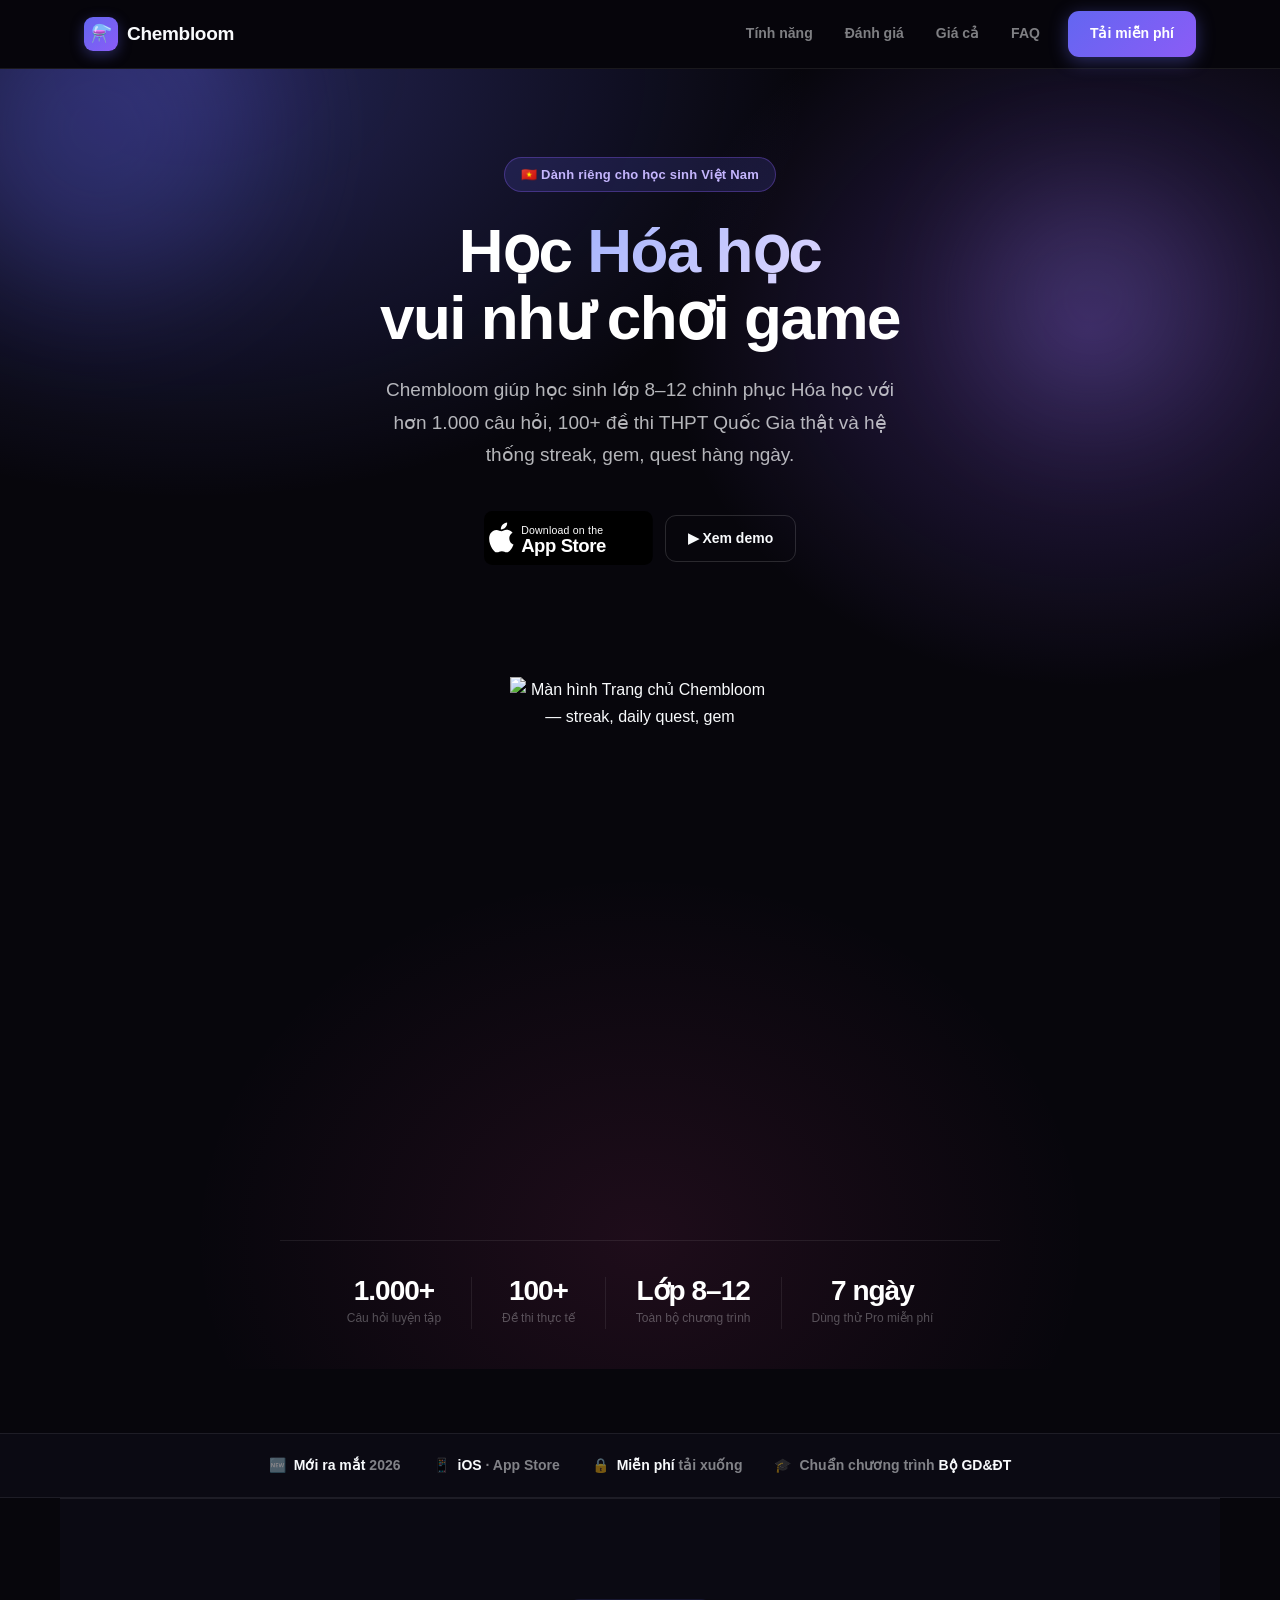
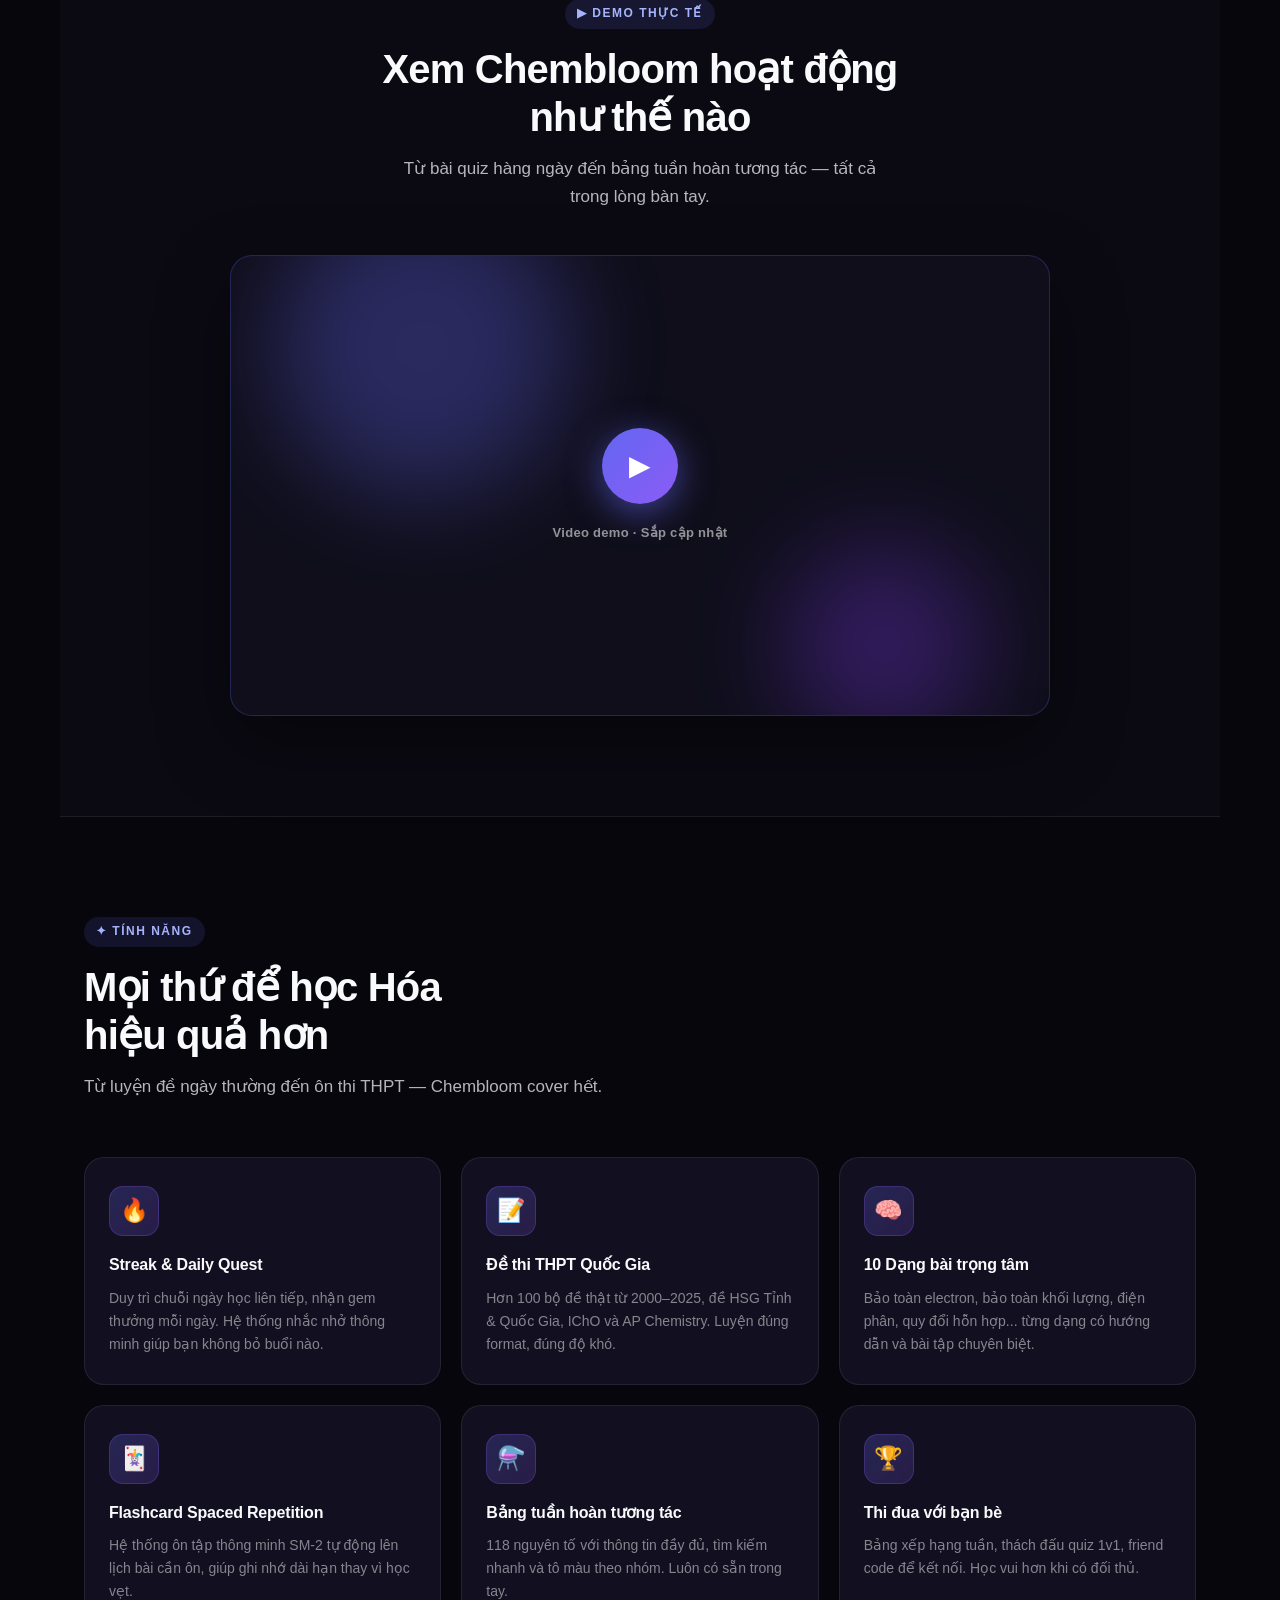
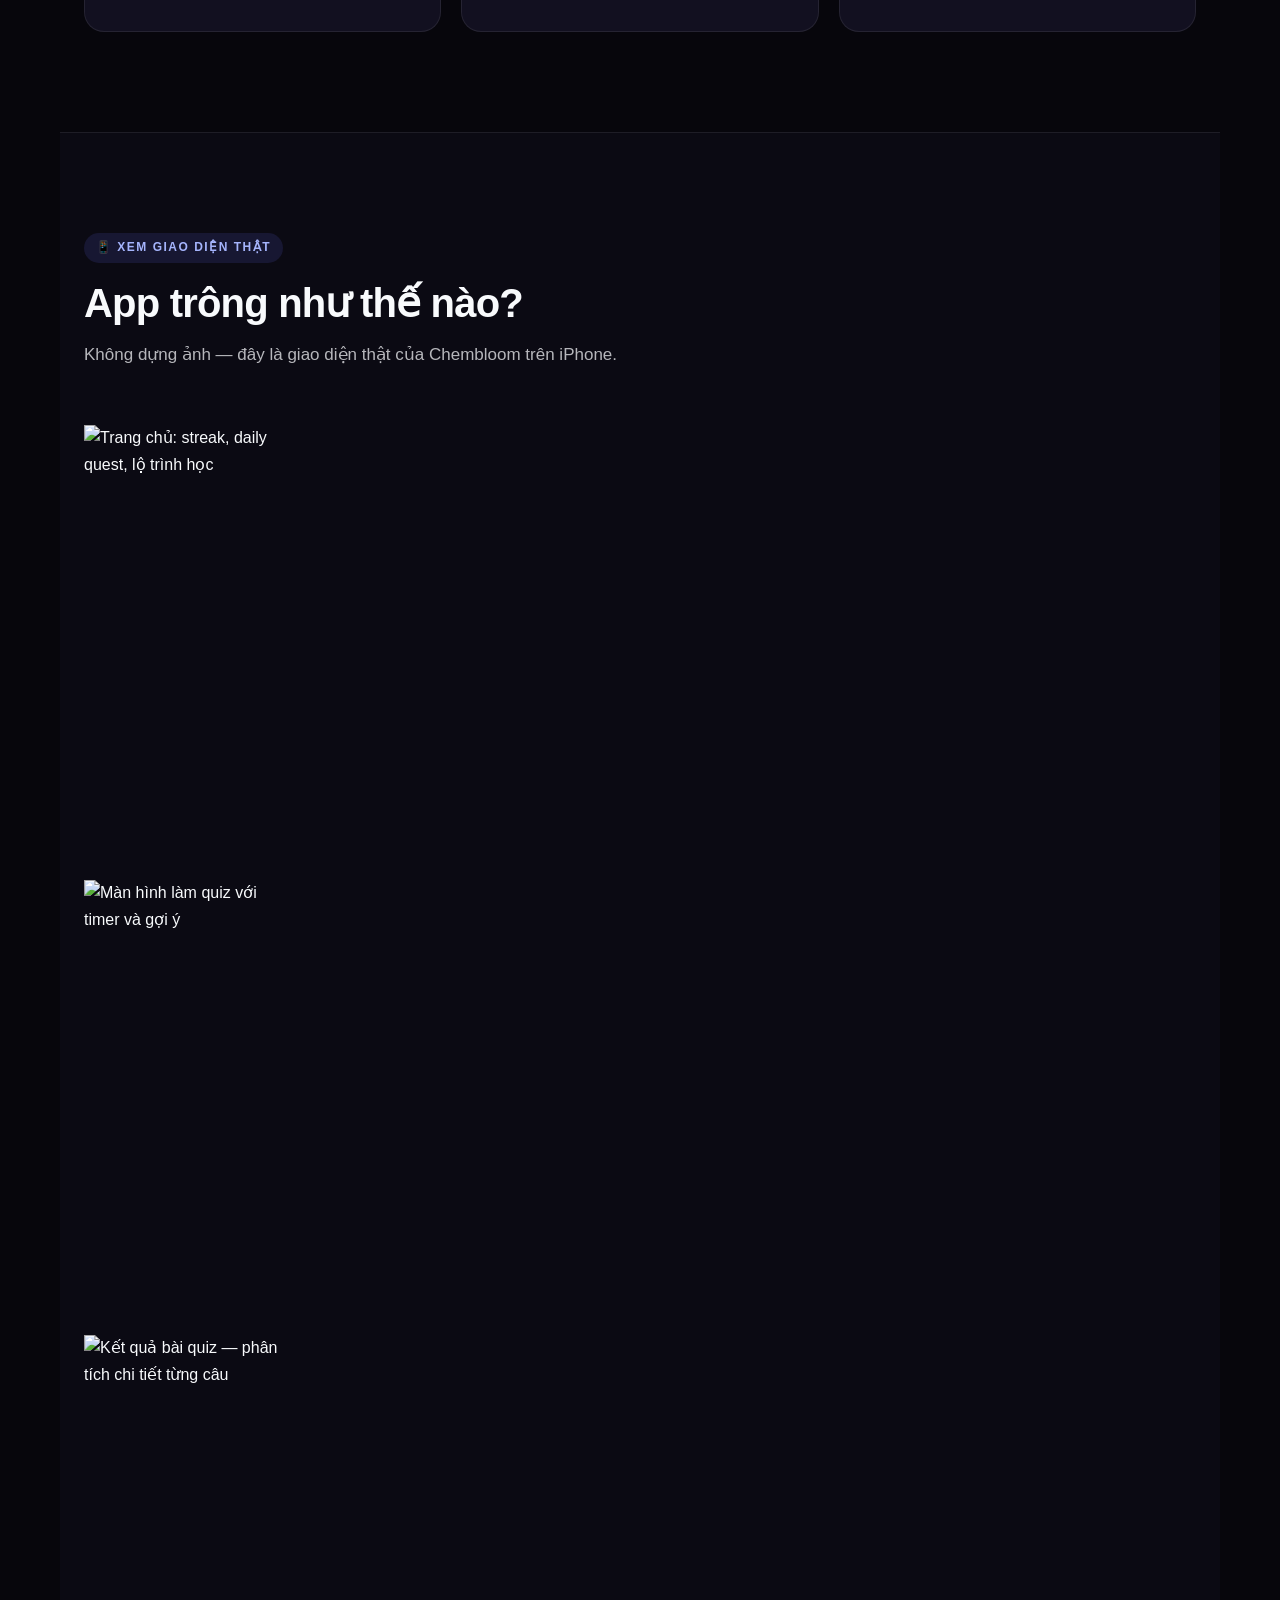
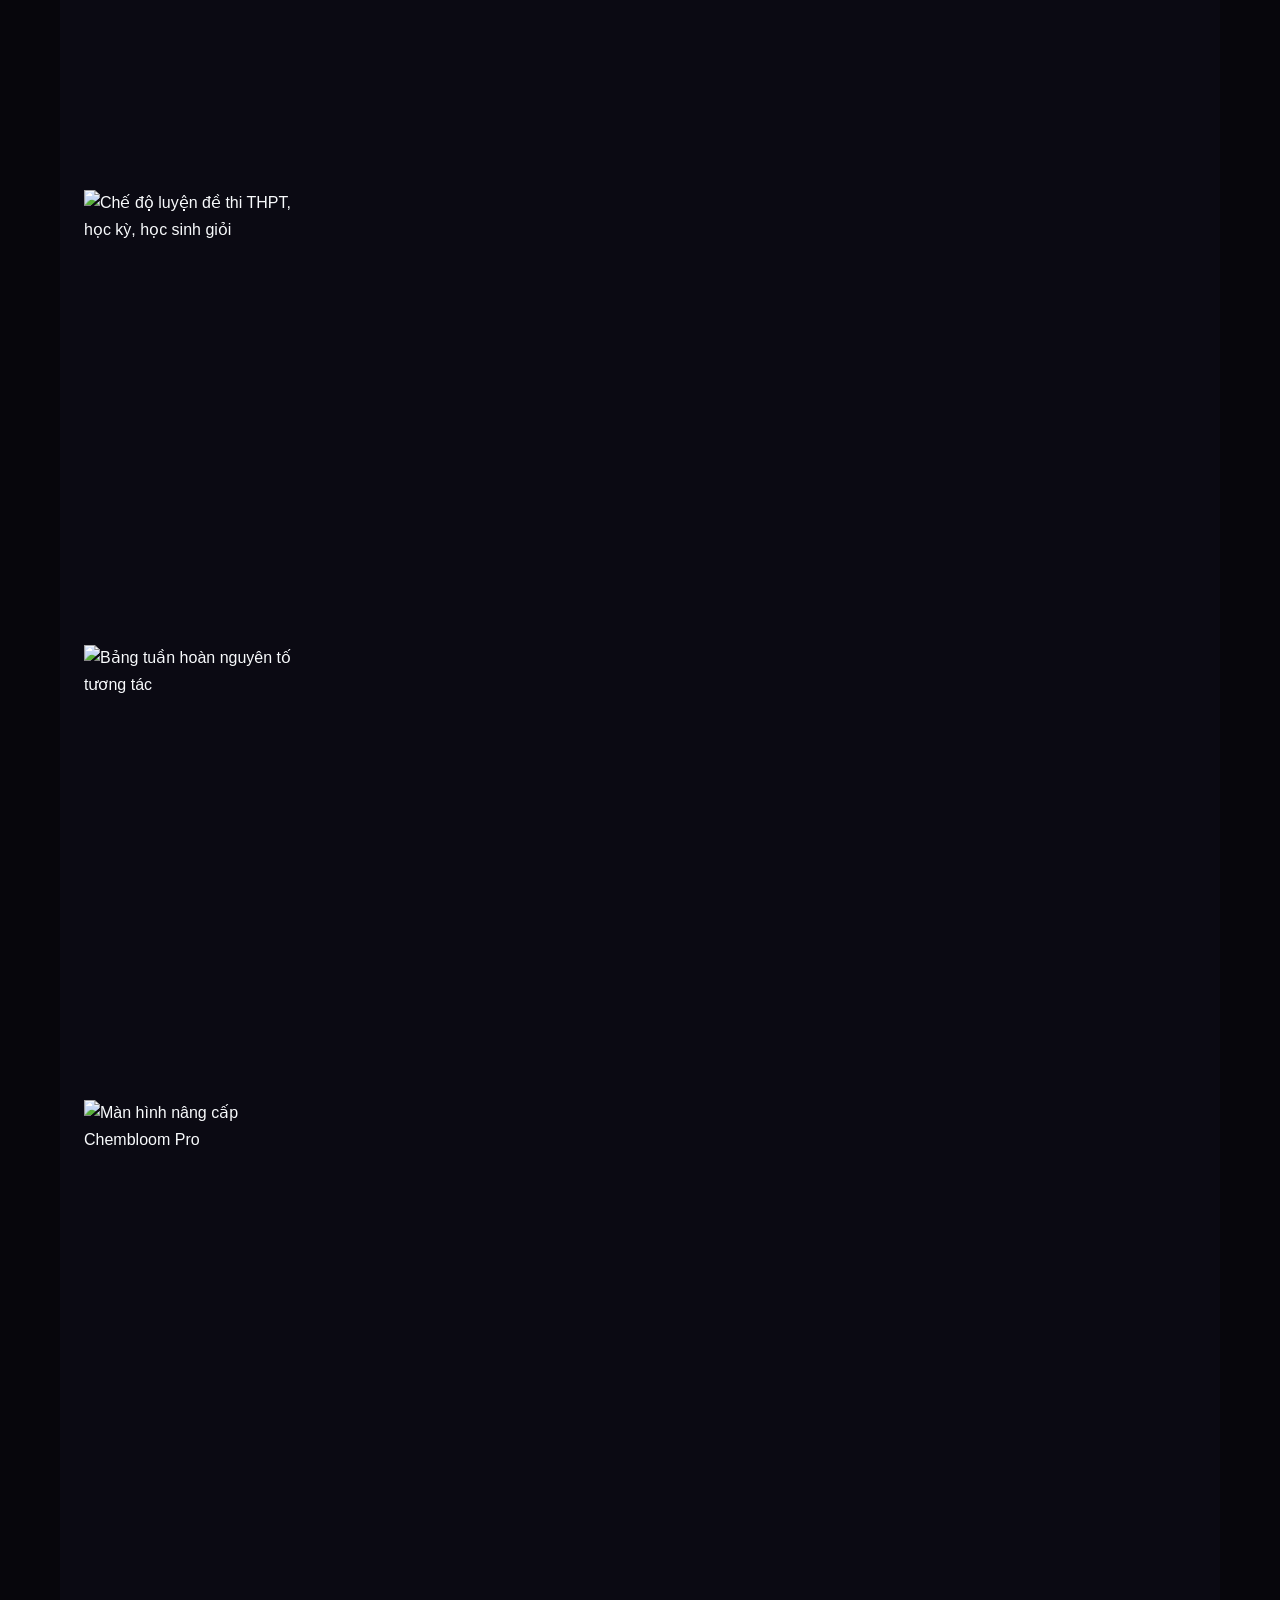
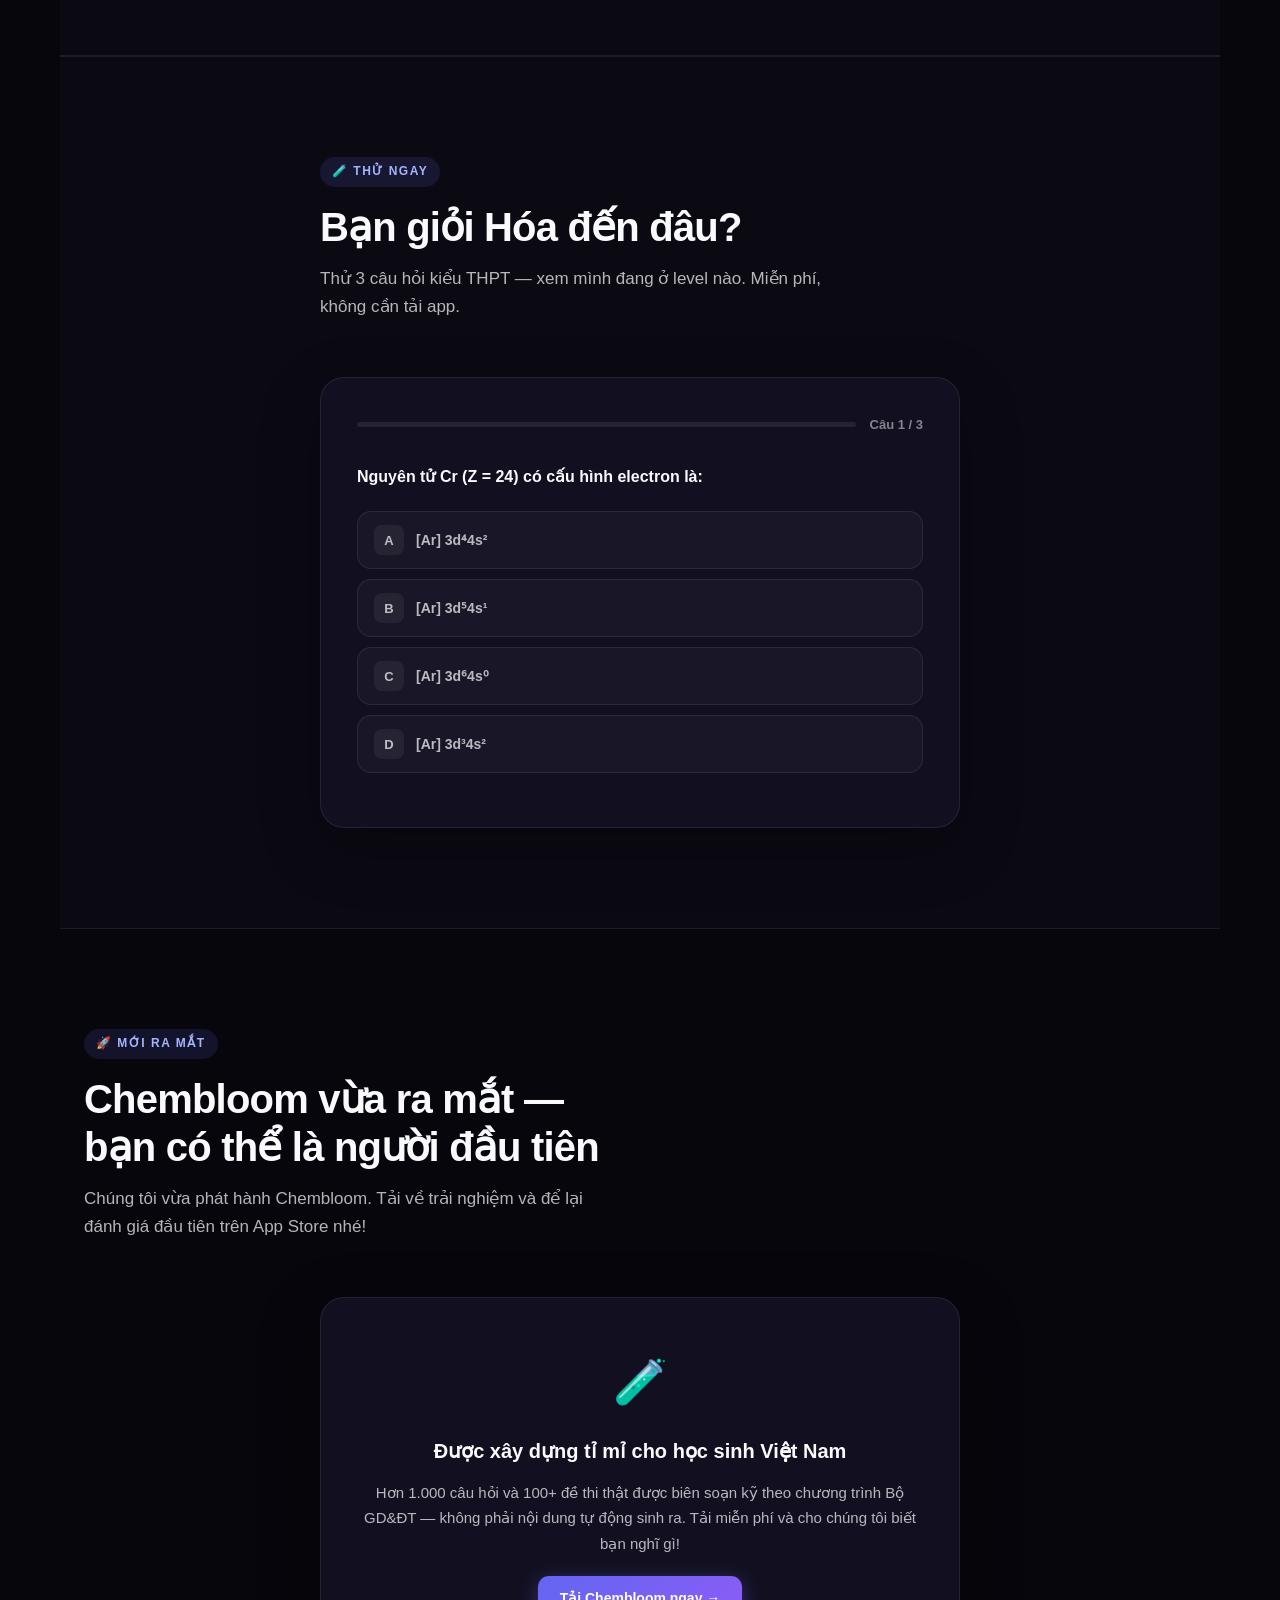
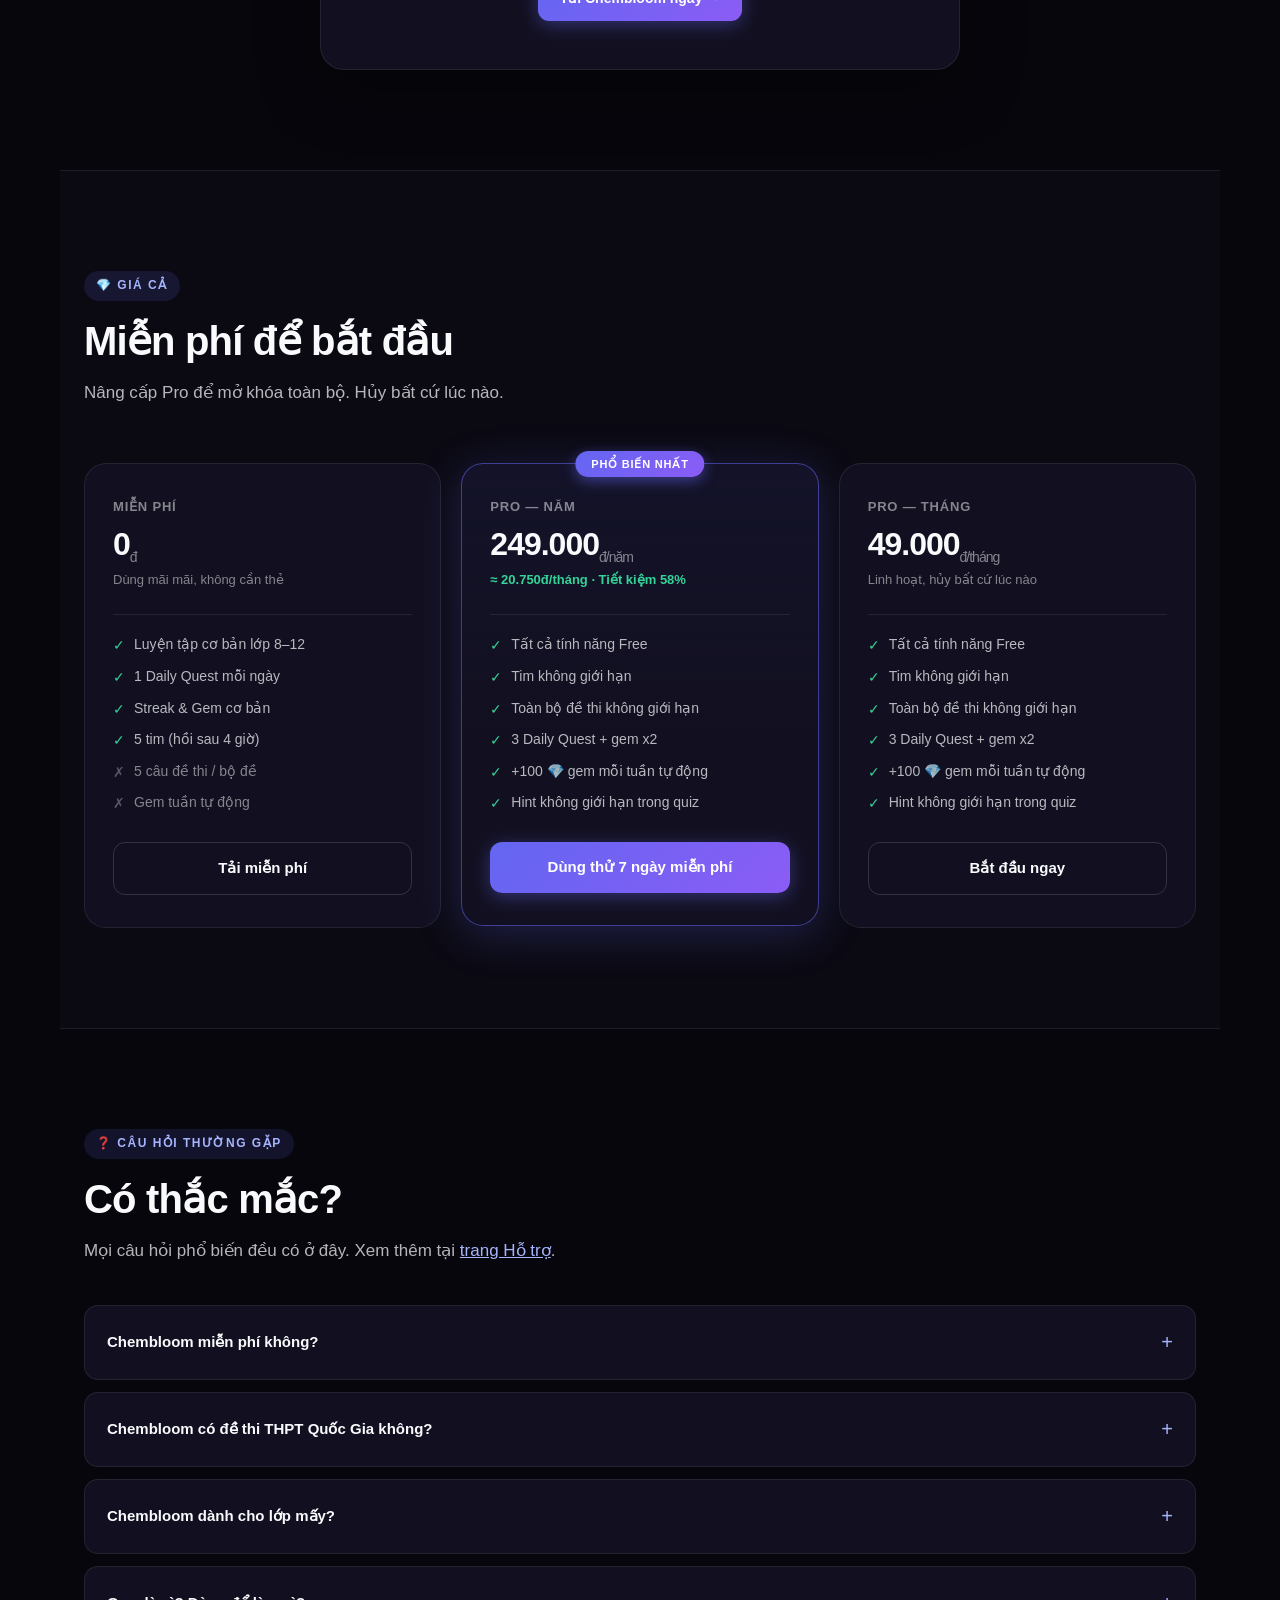
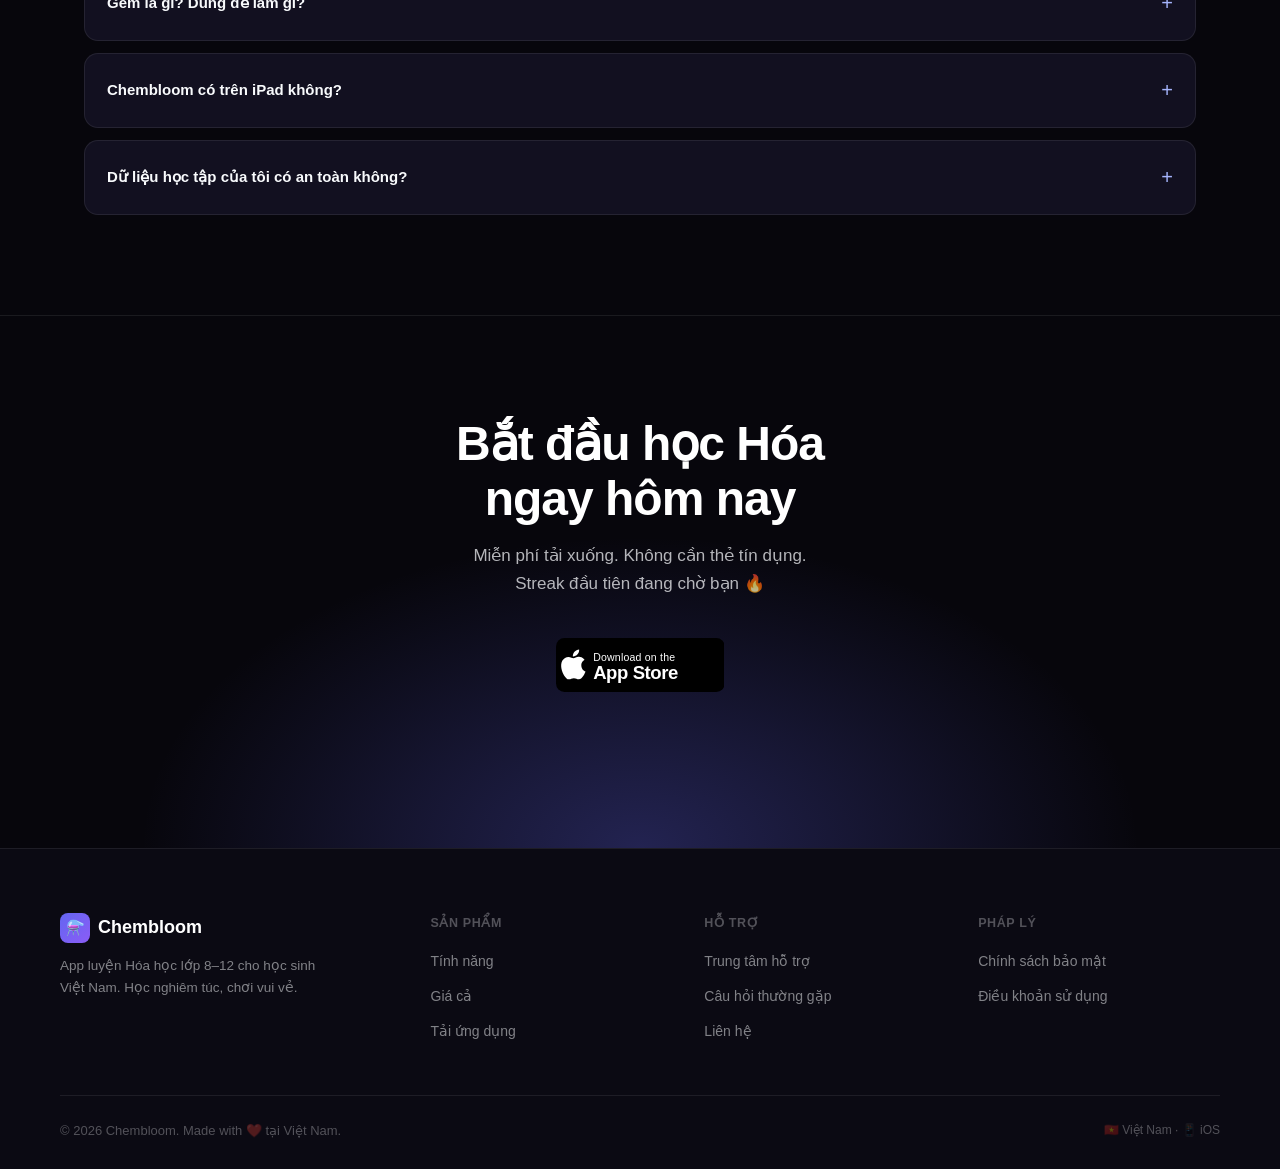
==== commit 07e7de41: "Edit images" ====
--- a/index.html
+++ b/index.html
@@ -158,31 +158,10 @@
     </div>
   </div>
 
-  <!-- Phone mockup — mô phỏng UI thật của app, không cần ảnh chụp -->
-  <div class="hero-visual" aria-hidden="true">
-    <div class="phone">
-      <div class="phone-notch"></div>
-      <div class="phone-screen">
-        <div class="phone-greeting">Chào buổi sáng 👋</div>
-        <div class="phone-name">Minh Tú · Lớp 12</div>
-
-        <div class="phone-chip-row">
-          <div class="phone-chip">🔥 12 ngày</div>
-          <div class="phone-chip">💎 340</div>
-        </div>
-
-        <div class="phone-progress-card">
-          <div class="phone-progress-label"><span>Daily Quest</span><span>2/3</span></div>
-          <div class="phone-progress-bar"><div class="phone-progress-fill" style="width:66%"></div></div>
-        </div>
-
-        <div class="phone-quiz-card">
-          <div class="phone-quiz-q">Kim loại nào tan trong dd NaOH loãng?</div>
-          <div class="phone-quiz-opt">A. Fe</div>
-          <div class="phone-quiz-opt correct">C. Al ✓</div>
-          <div class="phone-quiz-opt">D. Ag</div>
-        </div>
-      </div>
+  <!-- Ảnh chụp màn hình thật của app -->
+  <div class="hero-visual">
+    <div class="hero-shot">
+      <img src="/assets/images/screenshots/shot-1-home.jpg" alt="Màn hình Trang chủ Chembloom — streak, daily quest, gem" width="260" height="563" loading="eager">
     </div>
   </div>
 
@@ -267,6 +246,22 @@
   </div>
 </section>
 
+<!-- ── SCREENSHOTS (ảnh chụp thật) ── -->
+<section class="section section-alt" aria-labelledby="shots-title">
+  <div class="section-tag" aria-hidden="true">📱 Xem giao diện thật</div>
+  <h2 class="section-title" id="shots-title">App trông như thế nào?</h2>
+  <p class="section-sub">Không dựng ảnh — đây là giao diện thật của Chembloom trên iPhone.</p>
+
+  <div class="shots-scroll" role="list" aria-label="Ảnh chụp màn hình Chembloom">
+    <div class="shot-card" role="listitem"><img src="/assets/images/screenshots/shot-1-home.jpg" alt="Trang chủ: streak, daily quest, lộ trình học" loading="lazy" width="210" height="455"></div>
+    <div class="shot-card" role="listitem"><img src="/assets/images/screenshots/shot-2-quiz.jpg" alt="Màn hình làm quiz với timer và gợi ý" loading="lazy" width="210" height="455"></div>
+    <div class="shot-card" role="listitem"><img src="/assets/images/screenshots/shot-3-result.jpg" alt="Kết quả bài quiz — phân tích chi tiết từng câu" loading="lazy" width="210" height="455"></div>
+    <div class="shot-card" role="listitem"><img src="/assets/images/screenshots/shot-4-exam.jpg" alt="Chế độ luyện đề thi THPT, học kỳ, học sinh giỏi" loading="lazy" width="210" height="455"></div>
+    <div class="shot-card" role="listitem"><img src="/assets/images/screenshots/shot-5-periodic.jpg" alt="Bảng tuần hoàn nguyên tố tương tác" loading="lazy" width="210" height="455"></div>
+    <div class="shot-card" role="listitem"><img src="/assets/images/screenshots/shot-6-paywall.jpg" alt="Màn hình nâng cấp Chembloom Pro" loading="lazy" width="210" height="455"></div>
+  </div>
+</section>
+
 <!-- ── INTERACTIVE QUIZ ── -->
 <section class="section section-alt" aria-labelledby="quiz-title">
   <div class="quiz-inner">
@@ -597,7 +592,7 @@
 <script>
 (function () {
   var targets = document.querySelectorAll(
-    '.feat-card, .launch-card, .plan, .faq-list details, .video-wrapper'
+    '.feat-card, .launch-card, .plan, .faq-list details, .video-wrapper, .shot-card'
   );
   if (!targets.length) return;
 
